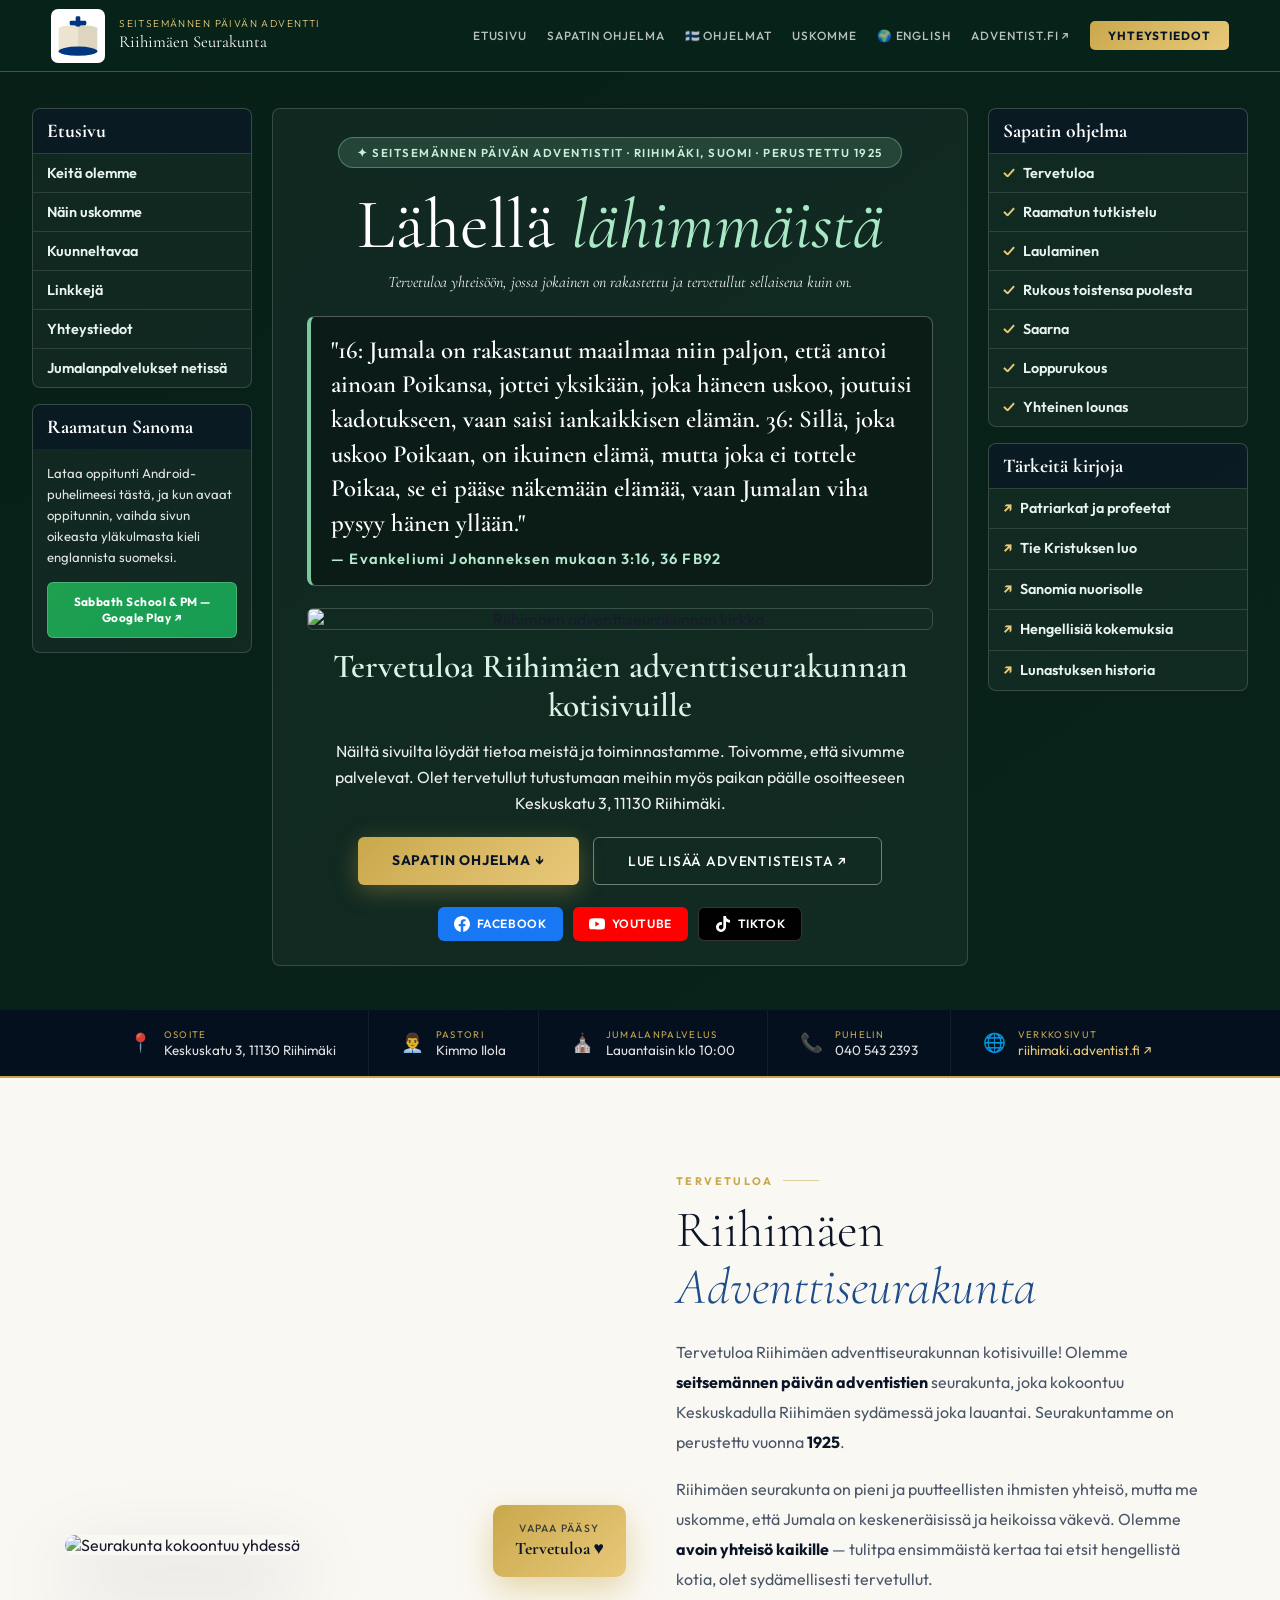
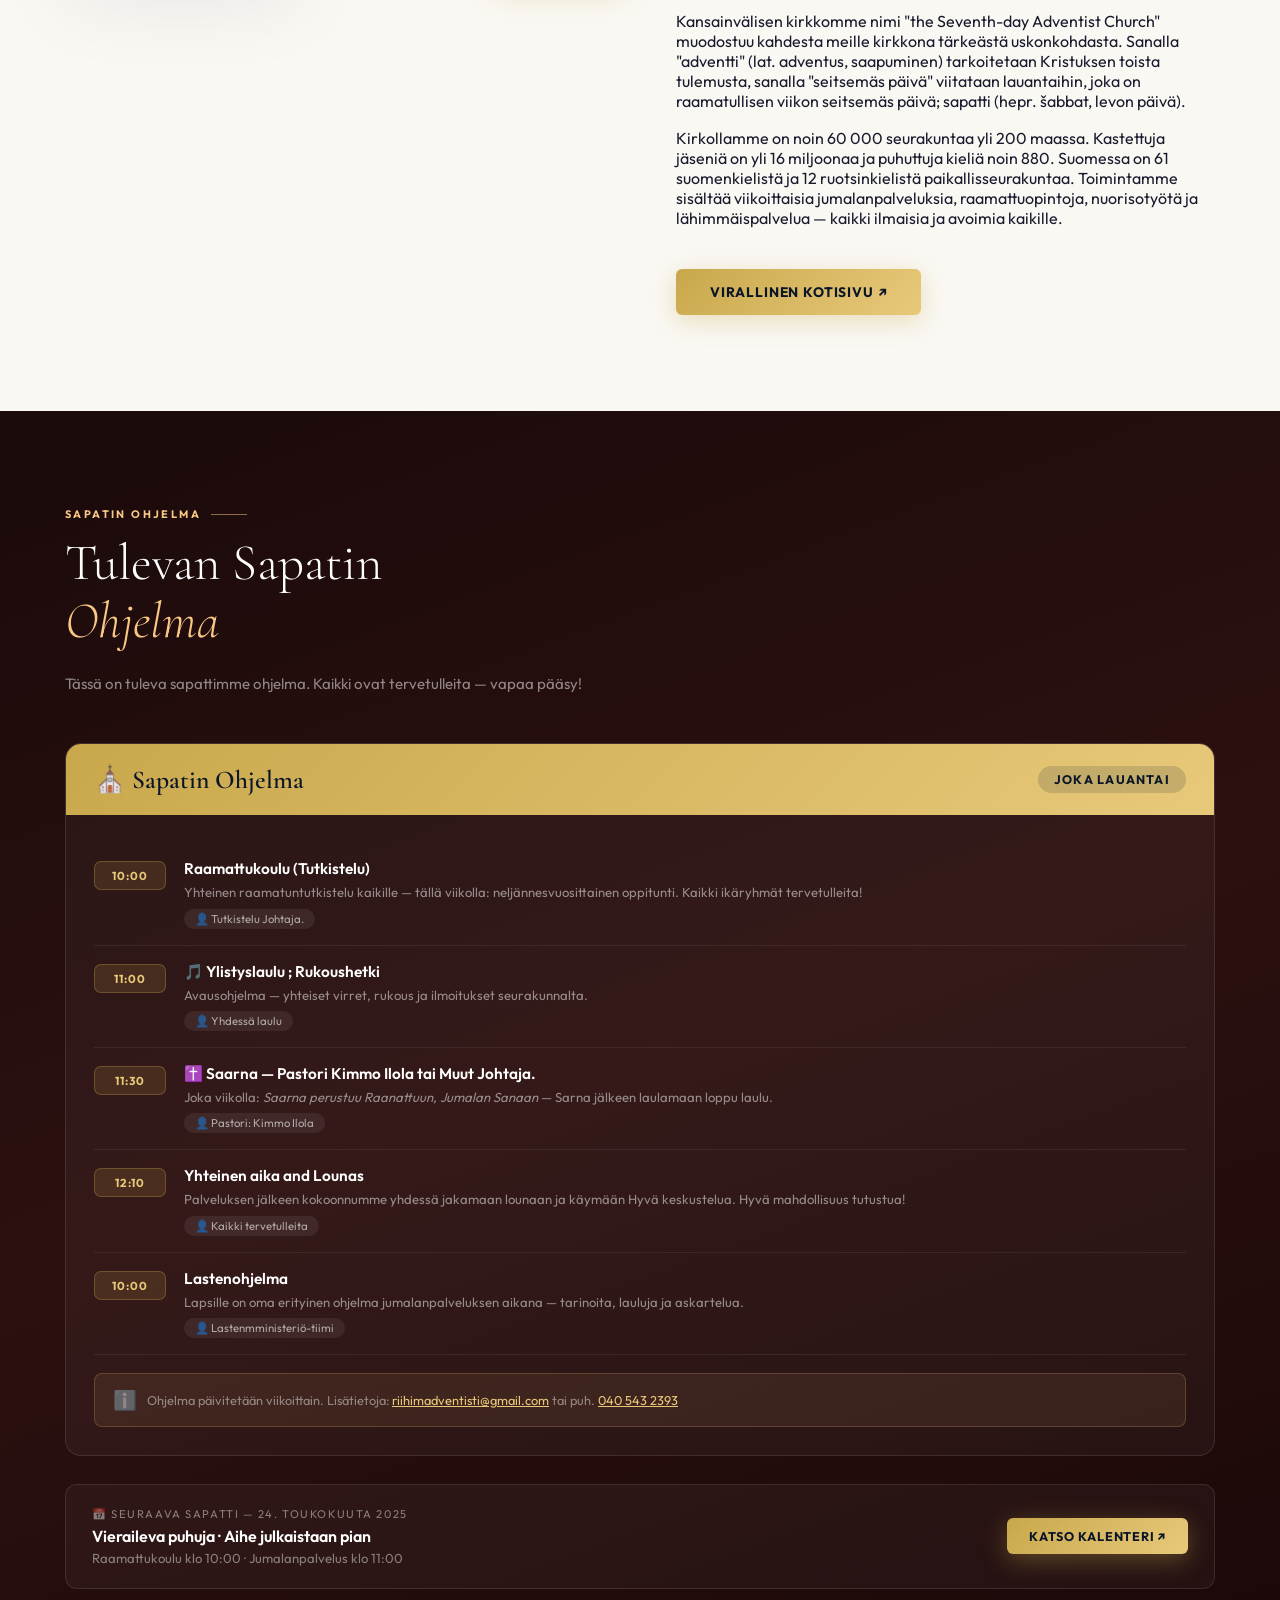
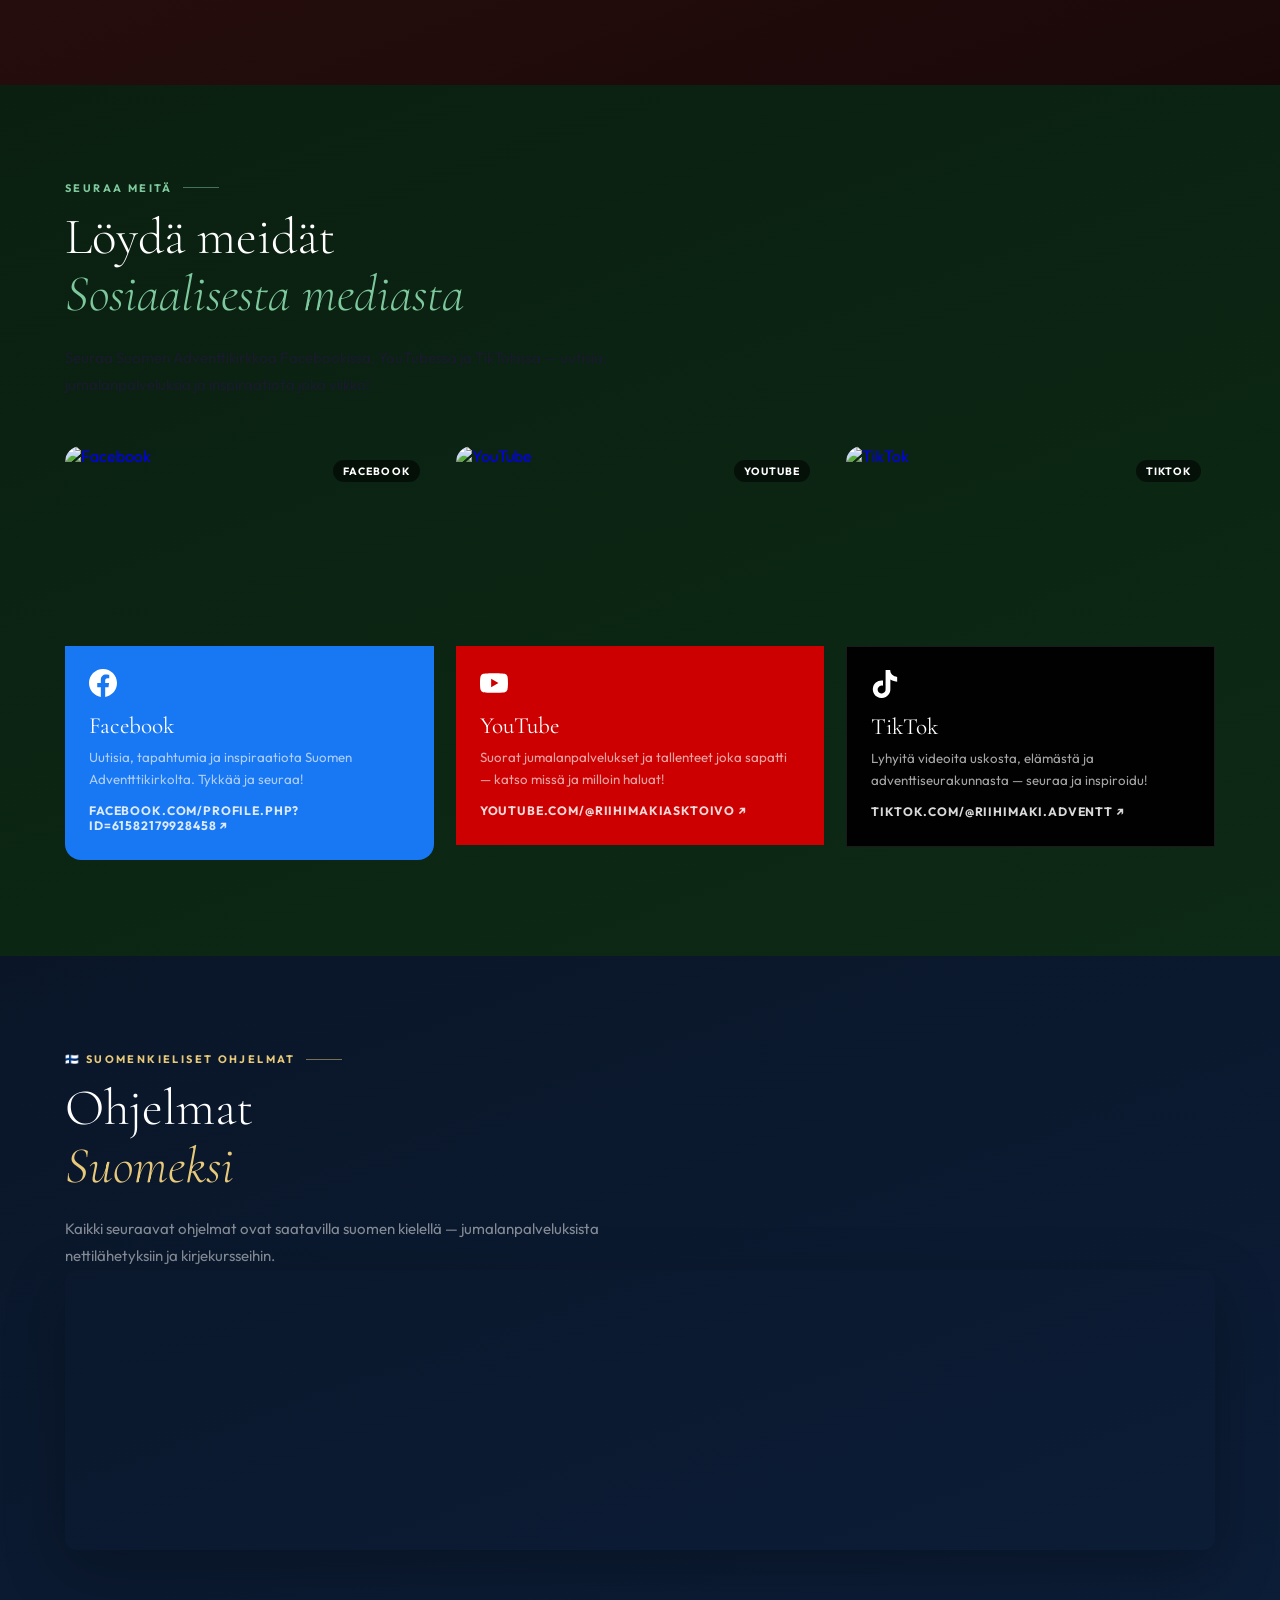
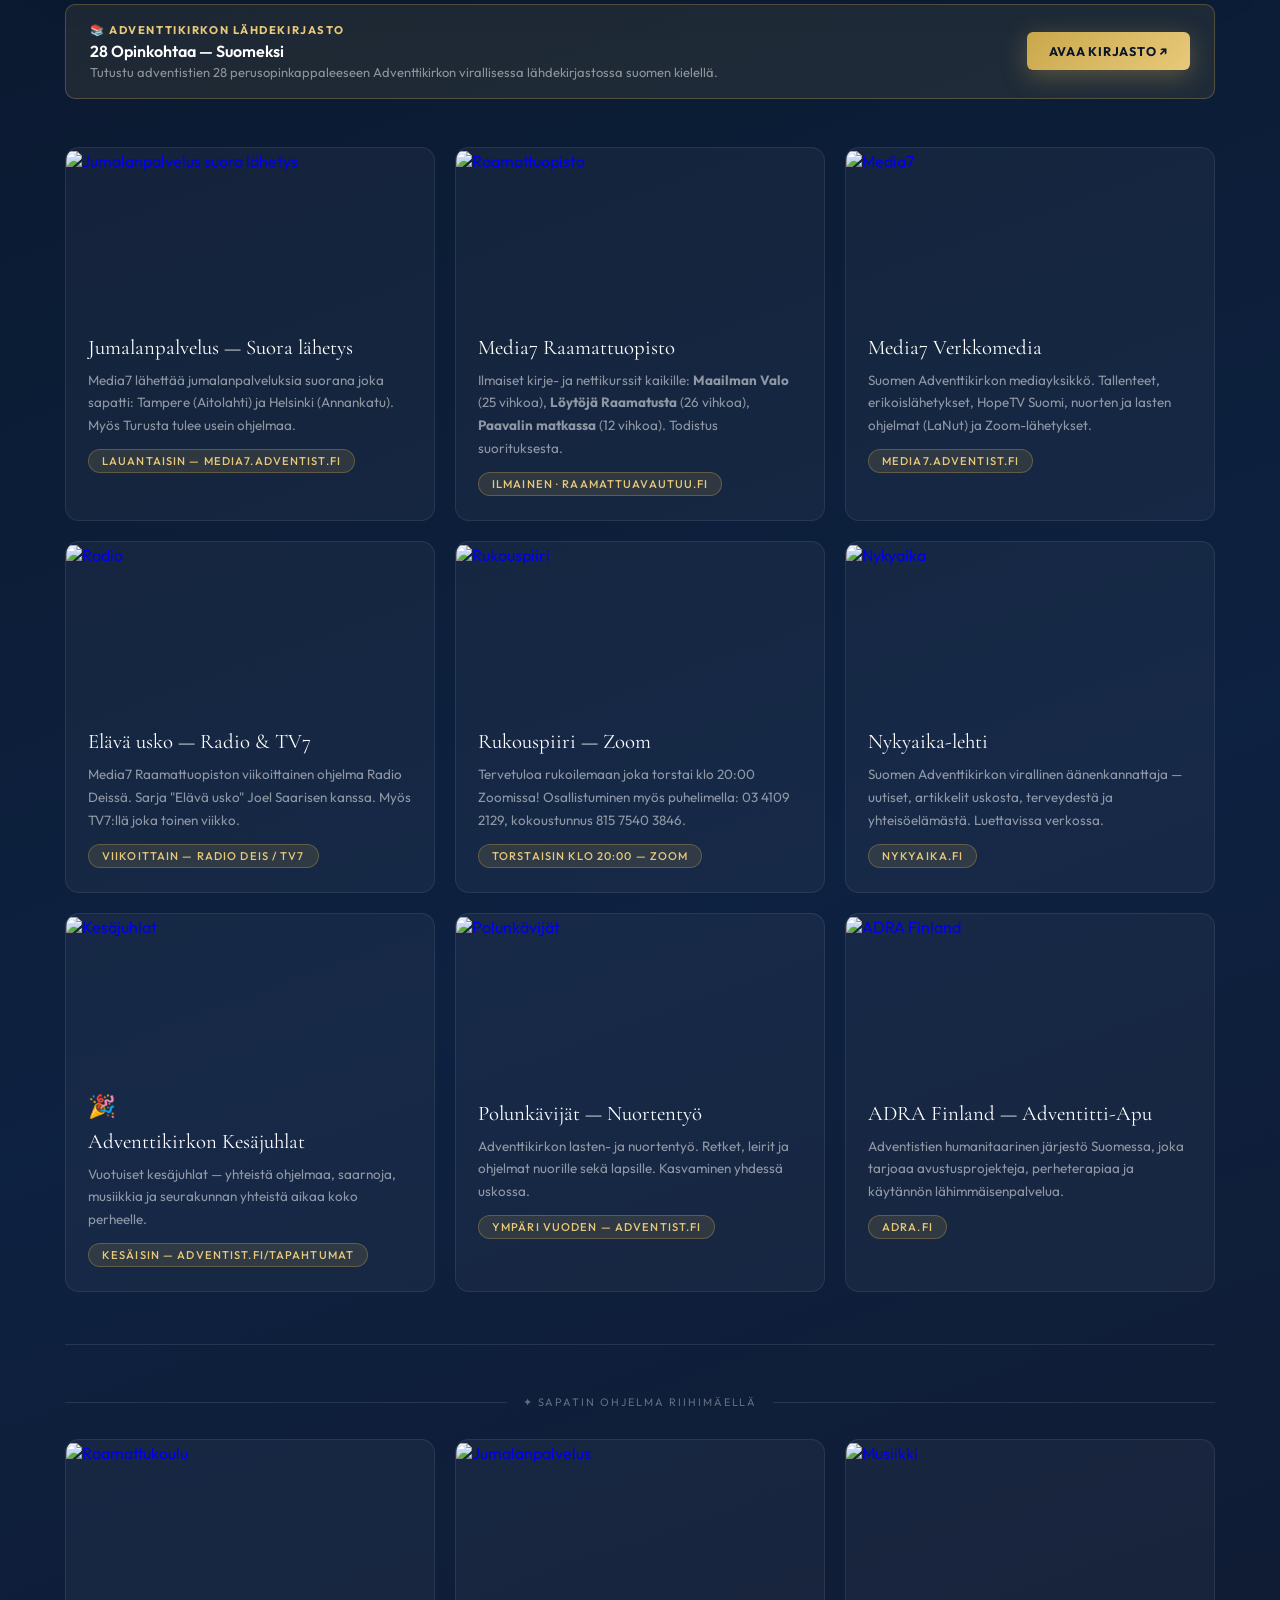
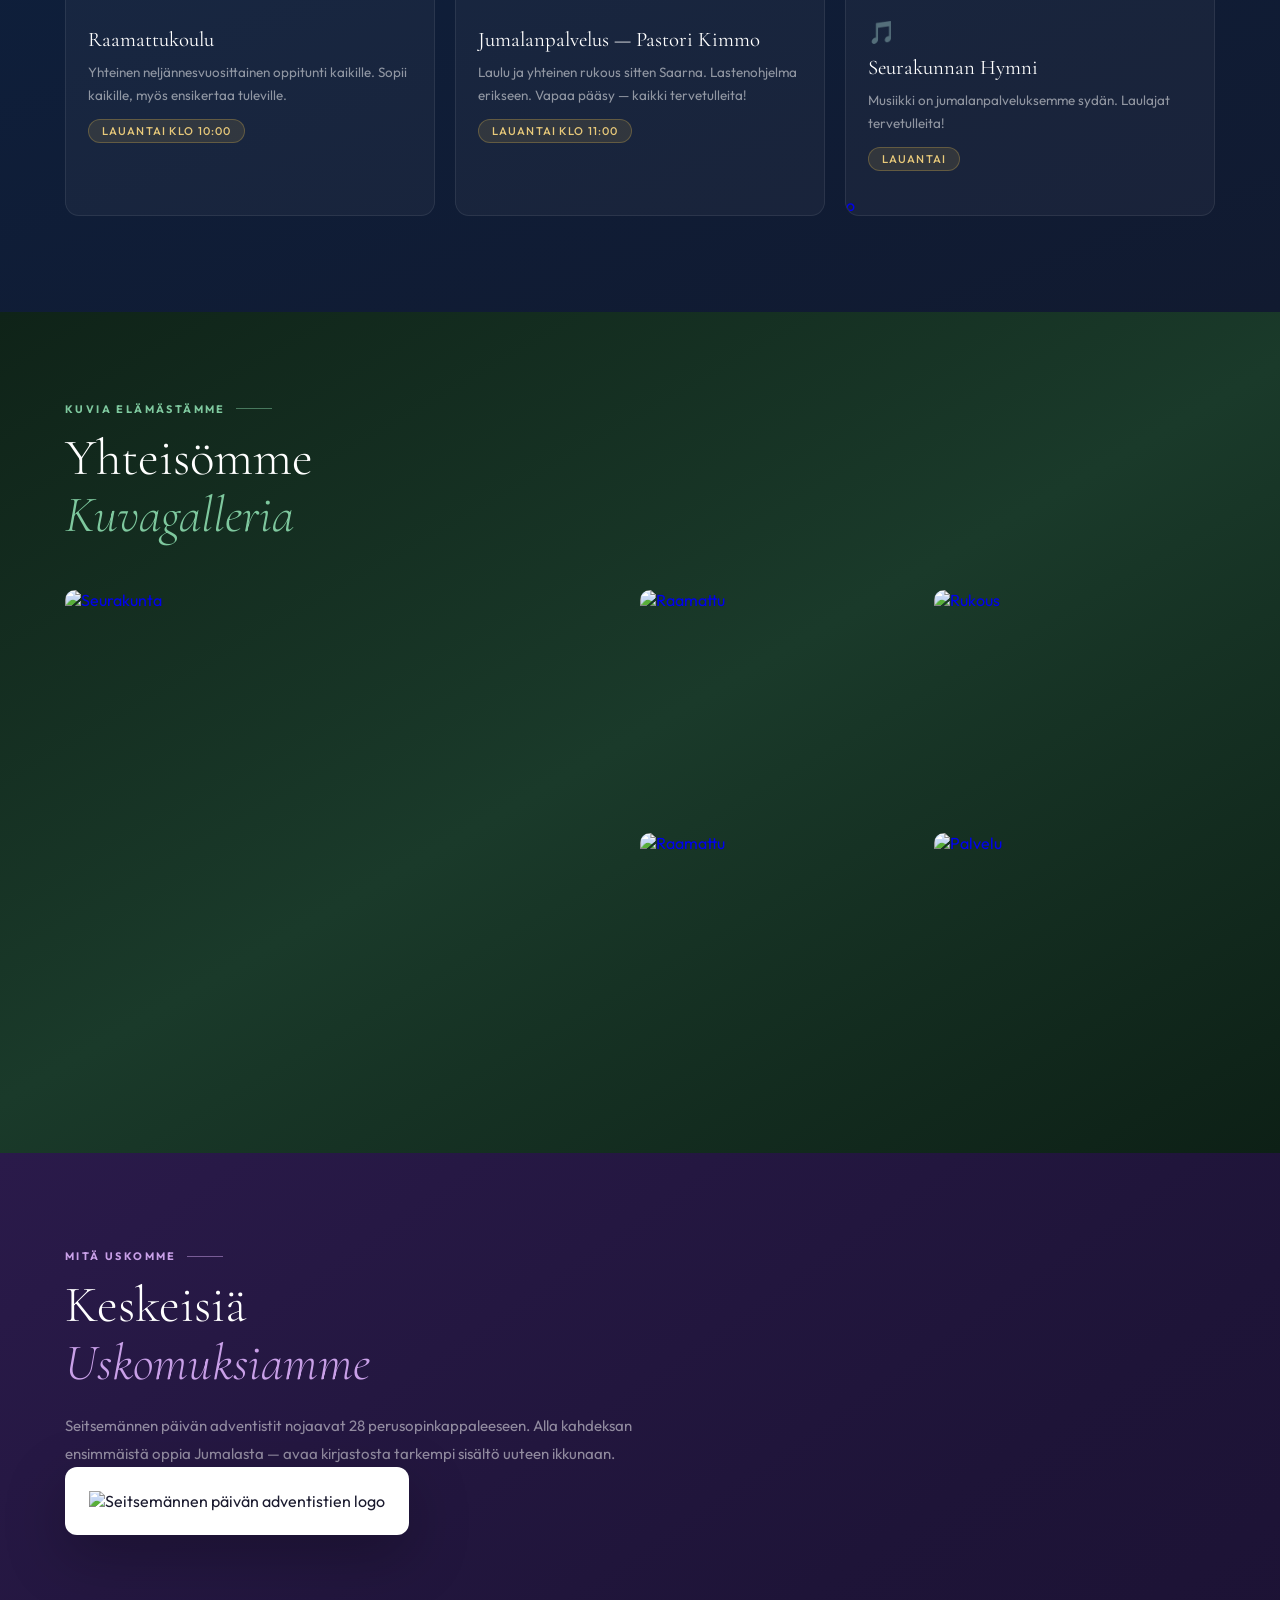
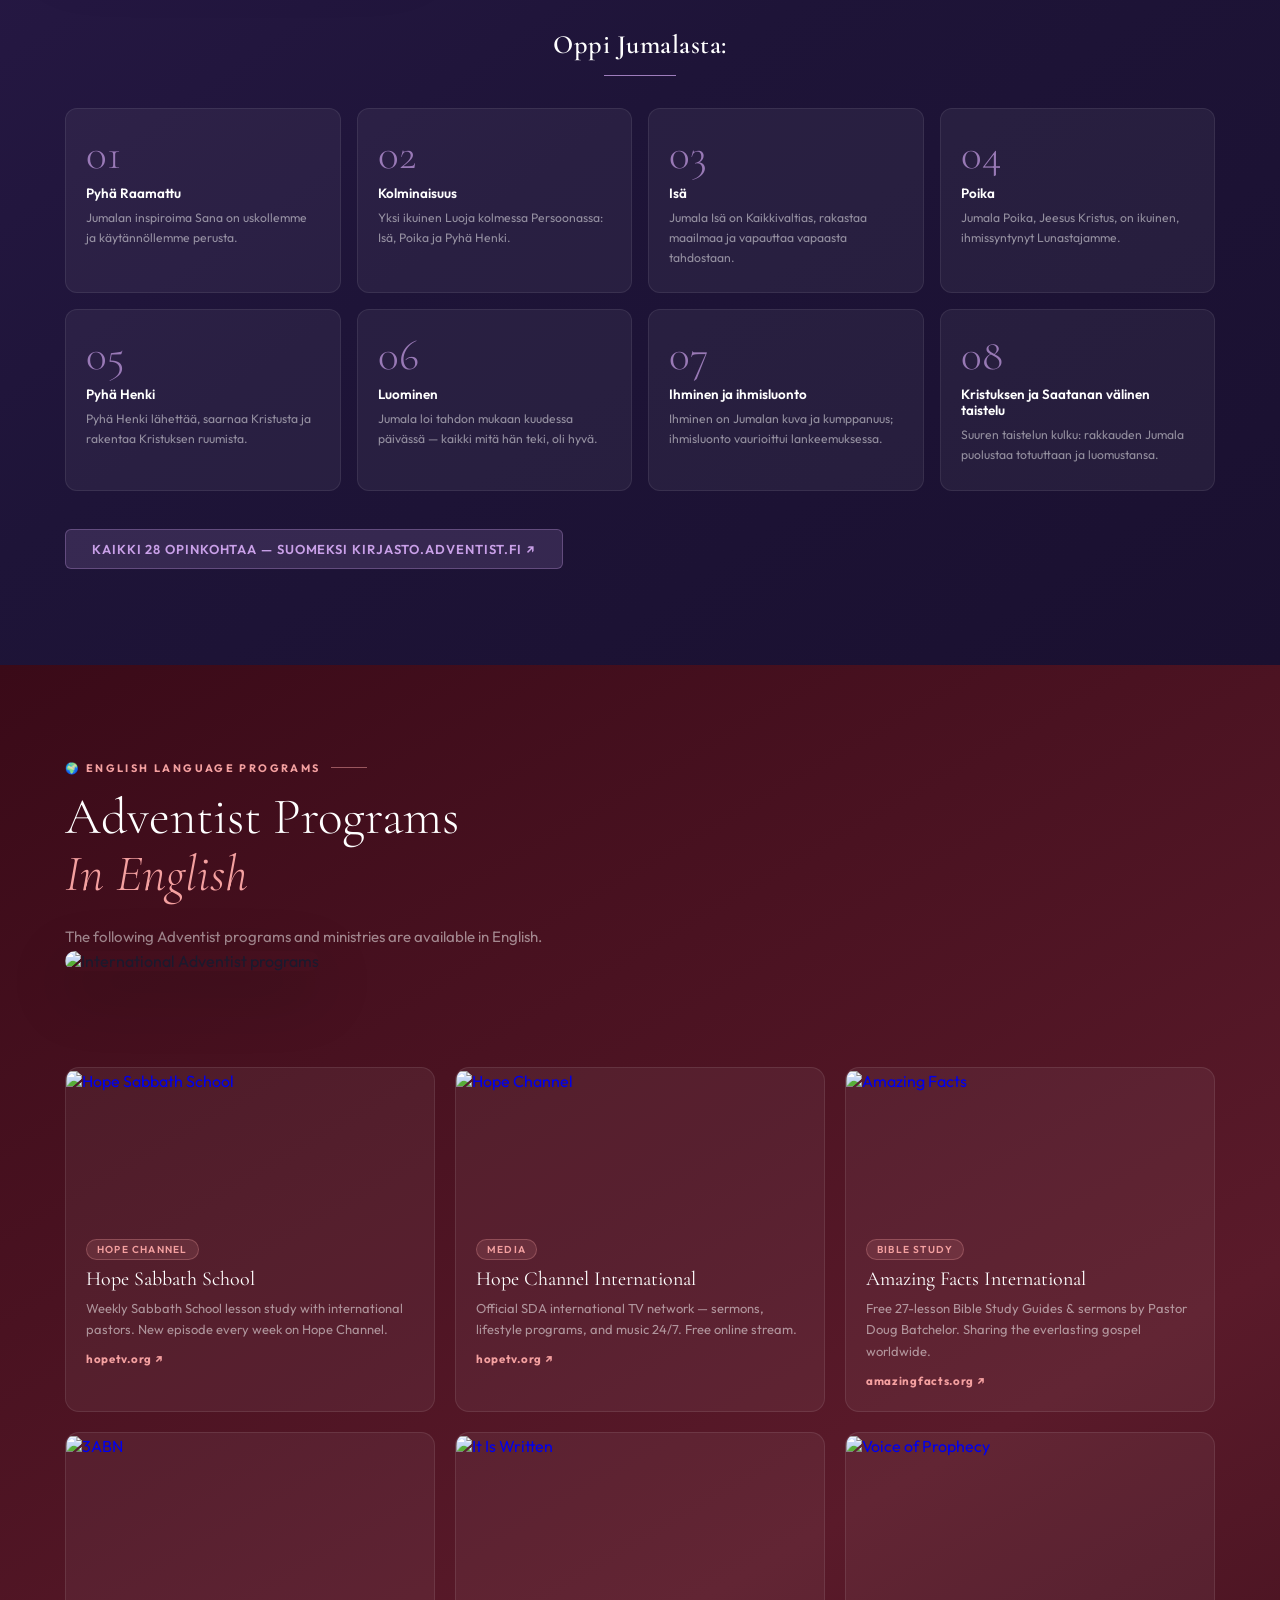
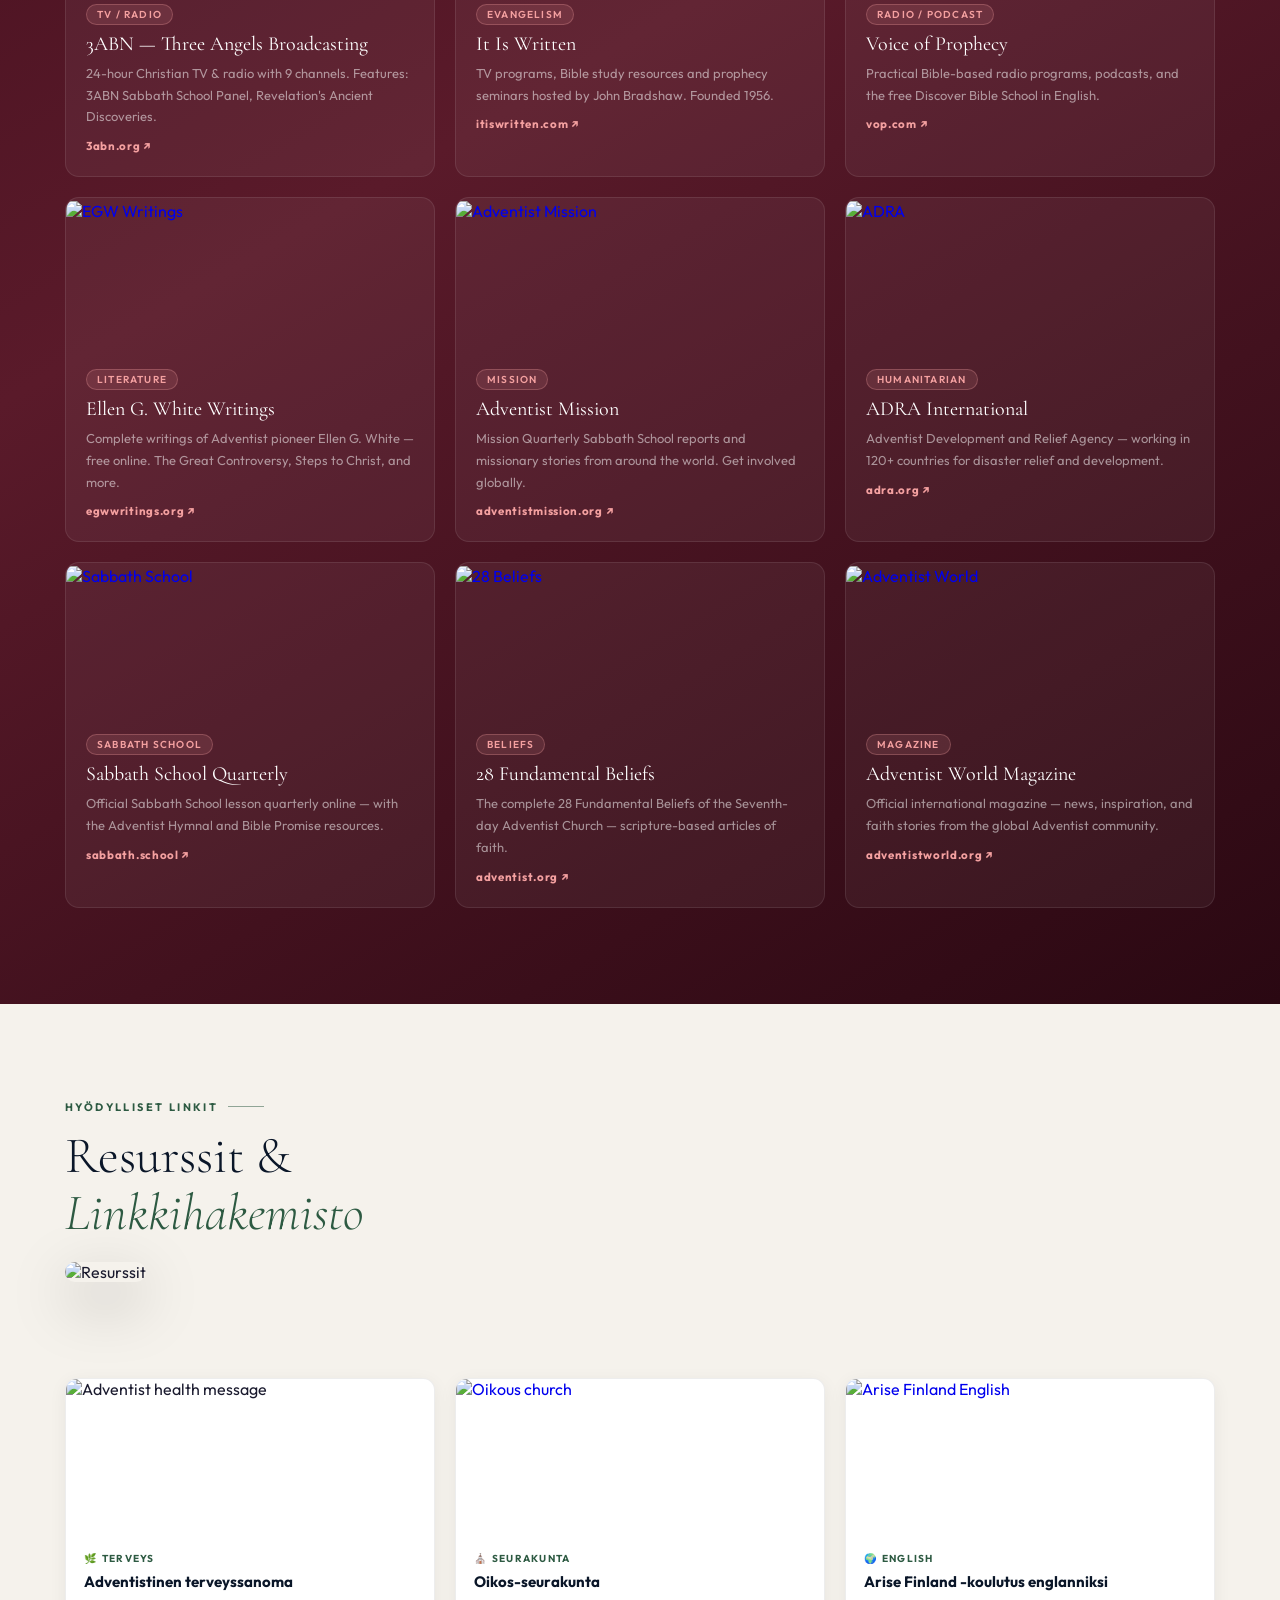
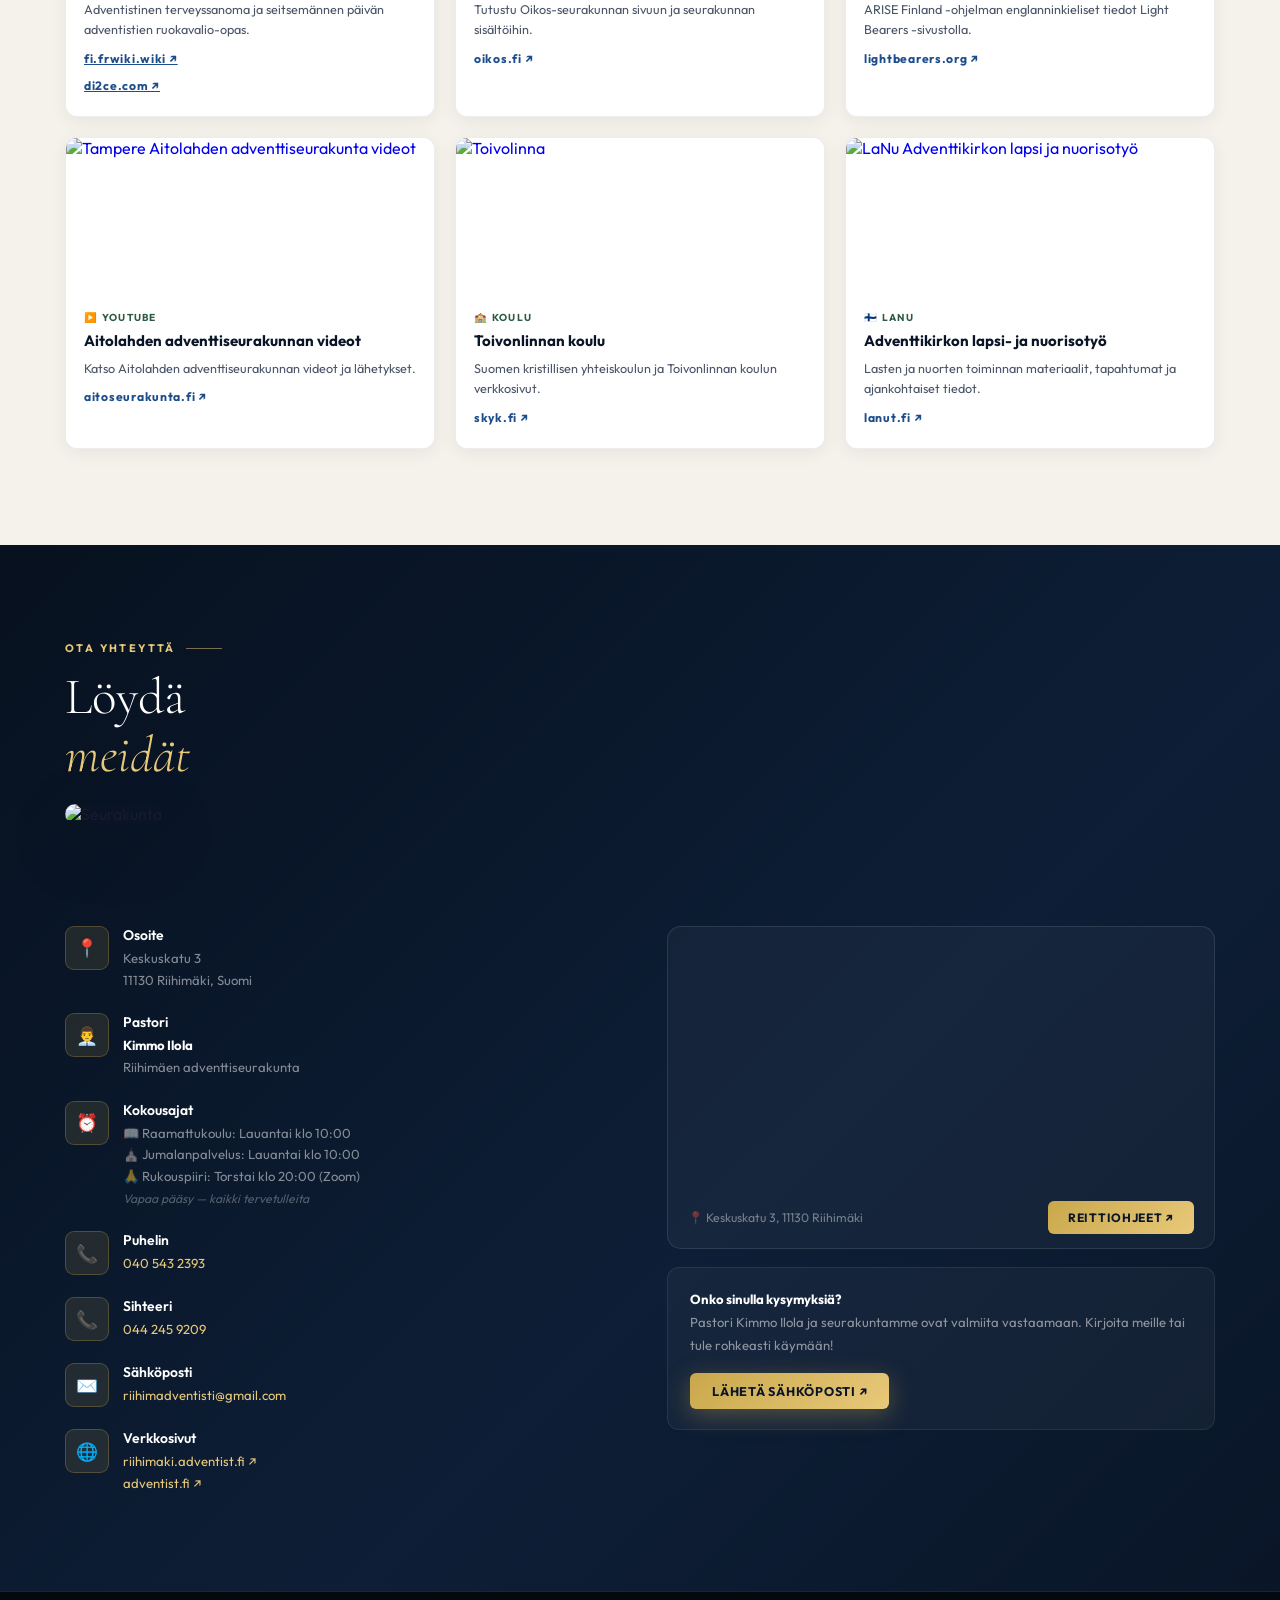
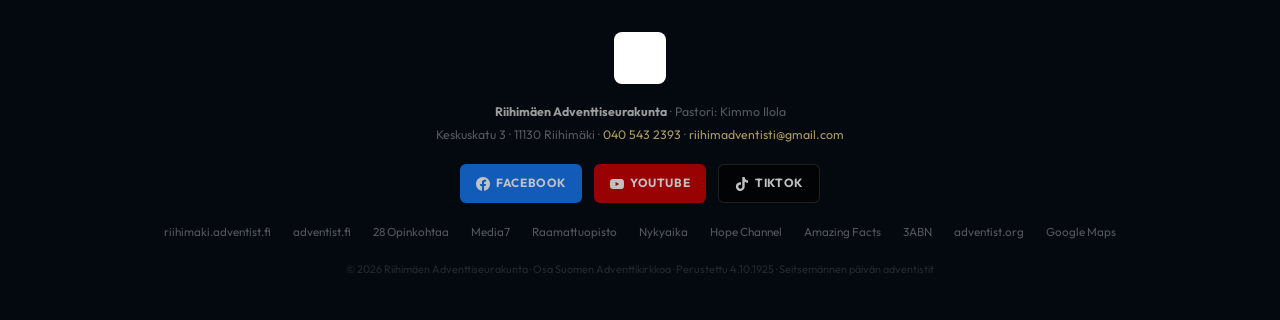
==== Riihimaki.html @ 52b6bed8 "Add files via upload" ====
<!DOCTYPE html>
<html lang="fi">
<head>
<meta charset="UTF-8">
<meta name="viewport" content="width=device-width, initial-scale=1.0">
<title>Riihimäen Adventtiseurakunta – Seitsemännen päivän adventistit</title>
<link href="https://fonts.googleapis.com/css2?family=Cormorant+Garamond:ital,wght@0,300;0,400;0,600;1,300;1,400&family=Outfit:wght@300;400;500;600;700&display=swap" rel="stylesheet">
<style>
:root{
  --navy:#0a1628;--deep:#1a3158;--royal:#1e4d8c;
  --gold:#c9a84c;--goldl:#e8c97a;
  --cream:#faf8f3;--warm:#f5f2ec;
  --forest:#0f2318;--fmid:#2d5a42;
  --purple:#2a1a4a;--purpl:#c9a0e8;
  --teal:#0d3340;--teall:#5ccfcf;
  --red:#f4a0a0;
  --text:#1a1a2e;--textm:#4a5568;--textl:#718096;
}
*,*::before,*::after{box-sizing:border-box;margin:0;padding:0}
html{scroll-behavior:smooth}
body{font-family:'Outfit',sans-serif;background:var(--cream);color:var(--text);overflow-x:hidden}

/* NAV */
nav{position:fixed;top:0;left:0;right:0;z-index:1000;background:rgba(8,36,26,0.97);backdrop-filter:blur(14px);display:flex;align-items:center;justify-content:space-between;padding:0 4%;height:72px;border-bottom:1px solid rgba(126,200,158,.35)}
.nav-brand{display:flex;align-items:center;gap:14px}
.sda-logo{width:54px;height:54px;border-radius:7px;overflow:hidden;flex-shrink:0;background:#fff;display:flex;align-items:center;justify-content:center}
.sda-logo img{width:50px;height:50px;object-fit:contain}
.nav-title{color:#fff;font-family:'Cormorant Garamond',serif;font-size:1.05rem;font-weight:400;line-height:1.2}
.nav-title span{display:block;color:var(--goldl);font-size:.63rem;font-family:'Outfit',sans-serif;letter-spacing:.14em;font-weight:300;text-transform:uppercase;margin-bottom:2px}
.nav-links{display:flex;gap:20px;align-items:center;flex-wrap:wrap}
.nav-links a{color:rgba(255,255,255,.72);text-decoration:none;font-size:.74rem;font-weight:500;letter-spacing:.08em;text-transform:uppercase;transition:color .2s}
.nav-links a:hover{color:var(--goldl)}
.nav-btn{background:linear-gradient(135deg,var(--gold),var(--goldl));color:var(--navy)!important;padding:7px 18px;border-radius:5px;font-weight:700!important}

/* HERO */
.hero{position:relative;padding:108px 2.5% 44px;background:#0b2a1e}
.hero-bg{position:absolute;inset:0;background-image:url('https://images.cdn.yle.fi/image/upload/c_crop,x_1530,y_884,w_2453,h_1379/w_1200,ar_1.91,c_fill/q_auto:eco,f_auto,fl_lossy/v1613449905/39-774440602b4a5e985ff');background-size:cover;background-position:center 35%;filter:brightness(.2)}
.hero-overlay{position:absolute;inset:0;background:linear-gradient(145deg,rgba(7,31,23,.95) 0%,rgba(8,34,25,.9) 100%)}
.hero-wrap{position:relative;z-index:2;max-width:1320px;margin:0 auto;display:grid;grid-template-columns:220px 1fr 260px;gap:20px;align-items:start}
.hero-sidebar{display:flex;flex-direction:column;gap:16px}
.hero-side,.hero-main{background:rgba(255,255,255,.04);border:1px solid rgba(255,255,255,.16);border-radius:8px}
.hero-msg-body{padding:14px;color:rgba(255,255,255,.88);font-size:.82rem;line-height:1.6}
.hero-msg-body p{margin:0 0 14px}
.hero-play-link{display:block;text-align:center;background:linear-gradient(135deg,#1ea050,#169c54);color:#fff!important;text-decoration:none;font-weight:700;font-size:.74rem;padding:11px 12px;border-radius:6px;letter-spacing:.04em;line-height:1.35;border:1px solid rgba(255,255,255,.2);transition:opacity .2s,transform .15s}
.hero-play-link:hover{opacity:.92;transform:translateY(-1px)}
.hero-side h3{background:rgba(8,21,36,.72);color:#fff;padding:10px 14px;font-size:1.22rem;font-family:'Cormorant Garamond',serif;border-radius:7px 7px 0 0}
.hero-menu{list-style:none}
.hero-menu li{border-top:1px solid rgba(255,255,255,.12)}
.hero-menu a,.hero-menu span{display:block;color:#eaf5ef;text-decoration:none;padding:10px 14px;font-size:.9rem;font-weight:600}
.hero-menu span::before{content:'✓';color:var(--goldl);font-weight:700;margin-right:8px}
.hero-menu a:hover{background:rgba(255,255,255,.08)}
.hero-book-list a{line-height:1.35}
.hero-book-list a::before{content:'↗';color:var(--goldl);font-weight:700;margin-right:8px}
.hero-events{padding-bottom:8px}
.hero-event{padding:10px 14px;border-top:1px solid rgba(255,255,255,.12)}
.hero-event a{color:#d2efe1;font-weight:700;text-decoration:underline}
.hero-event span{display:block;color:rgba(255,255,255,.74);font-size:.86rem;margin-top:4px}
.hero-main{padding:28px 34px 24px;text-align:center}
.hero-badge{display:inline-flex;align-items:center;gap:8px;background:rgba(126,200,158,.18);border:1px solid rgba(126,200,158,.45);border-radius:100px;padding:7px 18px;color:#c6f0d8;font-size:.72rem;letter-spacing:.13em;text-transform:uppercase;font-weight:600;margin-bottom:20px}
.hero h1{font-family:'Cormorant Garamond',serif;font-size:clamp(2.4rem,6vw,4.4rem);font-weight:400;color:#ffffff;line-height:1.04;margin-bottom:8px}
.hero h1 em{font-style:italic;color:#a8e8c5}
.hero-sub{font-family:'Cormorant Garamond',serif;font-size:clamp(1.03rem,1.9vw,1.3rem);color:rgba(255,255,255,.94);font-style:italic;max-width:760px;line-height:1.55;margin:0 auto 20px}
.hero-verse{background:rgba(0,0,0,.3);border:1px solid rgba(255,255,255,.28);border-left:4px solid #7ec89e;border-radius:8px;padding:16px 20px;max-width:760px;color:#fff;font-family:'Cormorant Garamond',serif;font-size:1.55rem;font-weight:600;line-height:1.4;margin:0 auto 22px;text-align:left}
.hero-verse cite{display:block;font-style:normal;font-size:.92rem;font-family:'Outfit',sans-serif;color:#b6e9ce;letter-spacing:.08em;margin-top:8px}
.hero-main-image{width:100%;max-width:760px;height:auto;max-height:480px;object-fit:contain;object-position:center;border-radius:6px;border:1px solid rgba(255,255,255,.18);margin:0 auto 18px;display:block;image-rendering:auto}
.hero-main h2{font-family:'Cormorant Garamond',serif;color:#d9f3e5;font-size:2.1rem;font-weight:600;line-height:1.15;margin-bottom:12px}
.hero-main p{color:rgba(255,255,255,.93);font-size:1rem;line-height:1.65;max-width:760px;margin:0 auto 20px}
.hero-cta{display:flex;gap:14px;flex-wrap:wrap;justify-content:center}
.btn-gold{background:linear-gradient(135deg,var(--gold) 0%,var(--goldl) 100%);color:var(--navy);padding:14px 34px;border-radius:6px;text-decoration:none;font-weight:700;font-size:.86rem;letter-spacing:.06em;text-transform:uppercase;transition:transform .2s,box-shadow .2s;box-shadow:0 6px 24px rgba(201,168,76,.35);display:inline-block}
.btn-gold:hover{transform:translateY(-2px);box-shadow:0 10px 32px rgba(201,168,76,.5)}
.btn-outline{border:1.5px solid rgba(255,255,255,.4);color:#fff;padding:14px 34px;border-radius:6px;text-decoration:none;font-weight:500;font-size:.86rem;letter-spacing:.06em;text-transform:uppercase;transition:border-color .2s,background .2s;display:inline-block}
.btn-outline:hover{border-color:var(--goldl);background:rgba(201,168,76,.12)}
/* Social hero buttons */
.hero-social{display:flex;gap:10px;justify-content:center;margin-top:22px;animation:fadeUp 1.3s .5s ease both}
.hsoc{display:flex;align-items:center;gap:7px;padding:8px 16px;border-radius:6px;text-decoration:none;font-size:.75rem;font-weight:600;letter-spacing:.05em;text-transform:uppercase;transition:opacity .2s}
.hsoc:hover{opacity:.85}
.hsoc-fb{background:#1877f2;color:#fff}
.hsoc-yt{background:#ff0000;color:#fff}
.hsoc-tt{background:#010101;color:#fff;border:1px solid rgba(255,255,255,.2)}
.hero-scroll{display:none}

/* INFO STRIP */
.info-strip{background:#05101f;display:flex;justify-content:center;flex-wrap:wrap;border-bottom:2px solid var(--gold)}
.info-item{display:flex;align-items:center;gap:12px;padding:18px 32px;border-right:1px solid rgba(255,255,255,.06);color:rgba(255,255,255,.88);font-size:.84rem}
.info-item:last-child{border-right:none}
.info-icon{font-size:1.15rem}
.info-label{color:var(--gold);font-size:.6rem;letter-spacing:.14em;text-transform:uppercase;display:block;margin-bottom:2px}

/* SECTION */
section{padding:96px 5%}
.container{max-width:1150px;margin:0 auto}
.slabel{font-size:.68rem;letter-spacing:.22em;text-transform:uppercase;font-weight:700;margin-bottom:14px;display:flex;align-items:center;gap:10px}
.slabel::after{content:'';width:36px;height:1px;opacity:.5}
.stitle{font-family:'Cormorant Garamond',serif;font-size:clamp(2rem,4vw,3.2rem);font-weight:300;line-height:1.12;margin-bottom:20px}
.stitle em{font-style:italic}
.sdesc{max-width:580px;line-height:1.82;font-size:.94rem;margin-bottom:0}
.section-img{width:100%;height:280px;object-fit:cover;border-radius:12px;margin-bottom:50px;box-shadow:0 20px 60px rgba(0,0,0,.25)}

/* WELCOME */
.welcome-section{background:var(--cream)}
.welcome-section .slabel{color:var(--gold)}
.welcome-section .slabel::after{background:var(--gold)}
.welcome-section .stitle{color:var(--navy)}
.welcome-section .stitle em{color:var(--royal)}
.welcome-grid{display:grid;grid-template-columns:1fr 1fr;gap:72px;align-items:center}
.welcome-img-wrap{position:relative}
.welcome-img-wrap img{width:100%;border-radius:14px;box-shadow:0 30px 80px rgba(10,22,40,.22);object-fit:cover;height:460px}
.welcome-badge{position:absolute;bottom:-22px;right:-22px;background:linear-gradient(135deg,var(--gold),var(--goldl));color:var(--navy);font-family:'Cormorant Garamond',serif;font-size:1.1rem;font-weight:700;padding:17px 22px;border-radius:10px;box-shadow:0 12px 32px rgba(201,168,76,.45);line-height:1.2;text-align:center}
.welcome-badge span{display:block;font-family:'Outfit',sans-serif;font-size:.66rem;font-weight:500;letter-spacing:.12em;text-transform:uppercase;opacity:.75;margin-bottom:4px}
.welcome-text p{color:var(--textm);font-size:1rem;line-height:1.88;margin-bottom:17px}
.welcome-text p strong{color:var(--navy);font-weight:700}

/* SABBATH PROGRAM BOARD */
.sabbath-section{background:linear-gradient(160deg,#1a0a0a 0%,#2d1010 50%,#1a0808 100%)}
.sabbath-section .slabel{color:#f9c784}
.sabbath-section .slabel::after{background:#f9c784}
.sabbath-section .stitle{color:#fff}
.sabbath-section .stitle em{color:#f9c784}
.sabbath-section .sdesc{color:rgba(255,255,255,.5)}
.board{background:rgba(255,255,255,.04);border:1px solid rgba(255,255,255,.1);border-radius:16px;overflow:hidden;margin-top:46px}
.board-header{background:linear-gradient(135deg,var(--gold),var(--goldl));padding:20px 28px;display:flex;align-items:center;justify-content:space-between;flex-wrap:wrap;gap:12px}
.board-header h3{font-family:'Cormorant Garamond',serif;font-size:1.6rem;font-weight:600;color:var(--navy)}
.board-header .board-date{background:rgba(10,22,40,.15);color:var(--navy);font-size:.78rem;font-weight:700;letter-spacing:.1em;text-transform:uppercase;padding:6px 16px;border-radius:100px}
.board-body{padding:28px}
.program-row{display:flex;align-items:flex-start;gap:18px;padding:16px 0;border-bottom:1px solid rgba(255,255,255,.07)}
.program-row:last-child{border-bottom:none}
.prog-time-badge{min-width:72px;background:rgba(201,168,76,.15);border:1px solid rgba(201,168,76,.3);color:var(--goldl);font-size:.72rem;font-weight:700;letter-spacing:.08em;text-align:center;padding:6px 10px;border-radius:7px;flex-shrink:0;margin-top:2px}
.prog-detail h4{color:#fff;font-size:.96rem;font-weight:600;margin-bottom:4px}
.prog-detail p{color:rgba(255,255,255,.5);font-size:.82rem;line-height:1.55}
.prog-leader{display:inline-flex;align-items:center;gap:5px;margin-top:6px;background:rgba(255,255,255,.07);border-radius:100px;padding:3px 11px;font-size:.71rem;color:rgba(255,255,255,.6)}
.board-edit-note{margin-top:18px;background:rgba(249,199,132,.08);border:1px solid rgba(249,199,132,.2);border-radius:8px;padding:14px 18px;display:flex;align-items:center;gap:10px;color:rgba(255,255,255,.45);font-size:.8rem}

/* SOCIAL MEDIA */
.social-section{background:linear-gradient(160deg,#0a1f10 0%,#0d2a16 100%)}
.social-section .slabel{color:#7ec89e}
.social-section .slabel::after{background:#7ec89e}
.social-section .stitle{color:#fff}
.social-section .stitle em{color:#7ec89e}
.social-grid{display:grid;grid-template-columns:repeat(3,1fr);gap:22px;margin-top:48px}
.soc-card{border-radius:16px;overflow:hidden;text-decoration:none;display:block;transition:transform .3s,box-shadow .3s;position:relative}
.soc-card:hover{transform:translateY(-6px);box-shadow:0 20px 50px rgba(0,0,0,.4)}
.soc-card-img{width:100%;height:200px;object-fit:cover;display:block}
.soc-card-body{padding:22px 24px 26px}
.soc-fb .soc-card-body{background:#1877f2}
.soc-yt .soc-card-body{background:#cc0000}
.soc-tt .soc-card-body{background:#010101;border:1px solid rgba(255,255,255,.1)}
.soc-icon{font-size:1.8rem;margin-bottom:8px;display:block}
.soc-card h3{color:#fff;font-family:'Cormorant Garamond',serif;font-size:1.45rem;font-weight:400;margin-bottom:7px}
.soc-card p{color:rgba(255,255,255,.65);font-size:.83rem;line-height:1.65}
.soc-link{display:inline-block;margin-top:12px;color:#fff;font-size:.76rem;font-weight:700;letter-spacing:.07em;text-transform:uppercase;opacity:.85}
.soc-badge{position:absolute;top:14px;right:14px;background:rgba(0,0,0,.55);backdrop-filter:blur(6px);color:#fff;font-size:.66rem;font-weight:700;letter-spacing:.1em;text-transform:uppercase;padding:4px 10px;border-radius:100px}

/* FINNISH PROGRAMS */
.fi-section{background:linear-gradient(160deg,#0a1628 0%,#0d2140 60%,#111a30 100%)}
.fi-section .slabel{color:var(--goldl)}
.fi-section .slabel::after{background:var(--goldl)}
.fi-section .stitle{color:#fff}
.fi-section .stitle em{color:var(--goldl)}
.fi-section .sdesc{color:rgba(255,255,255,.5)}
.prog-grid{display:grid;grid-template-columns:repeat(3,1fr);gap:20px;margin-top:48px}
.prog-card{background:rgba(255,255,255,.04);border:1px solid rgba(255,255,255,.08);border-radius:14px;overflow:hidden;cursor:pointer;transition:transform .3s,background .3s;text-decoration:none;display:block}
.prog-card:hover{transform:translateY(-5px);background:rgba(255,255,255,.09)}
.prog-card-bar{height:3px;background:linear-gradient(90deg,var(--gold),var(--goldl));opacity:0;transition:opacity .3s}
.prog-card:hover .prog-card-bar{opacity:1}
.prog-card-img{width:100%;height:155px;object-fit:cover;display:block}
.prog-card-body{padding:20px 22px 24px}
.prog-icon{font-size:1.4rem;margin-bottom:9px;display:block}
.prog-card h3{font-family:'Cormorant Garamond',serif;font-size:1.3rem;font-weight:400;color:#fff;margin-bottom:9px}
.prog-card p{color:rgba(255,255,255,.52);font-size:.84rem;line-height:1.7}
.prog-time{display:inline-block;margin-top:12px;background:rgba(201,168,76,.14);border:1px solid rgba(201,168,76,.32);color:var(--goldl);font-size:.7rem;letter-spacing:.1em;text-transform:uppercase;padding:4px 13px;border-radius:100px;font-weight:500}
.lang-div{display:flex;align-items:center;gap:16px;margin:52px 0 0;padding-top:50px;border-top:1px solid rgba(255,255,255,.1)}
.lang-div::before,.lang-div::after{content:'';flex:1;height:1px;background:rgba(255,255,255,.1)}
.lang-div span{color:rgba(255,255,255,.35);font-size:.68rem;letter-spacing:.18em;text-transform:uppercase;white-space:nowrap}

/* GALLERY */
.gallery-section{background:linear-gradient(150deg,#0f2318 0%,#1a3a2a 50%,#0d2016 100%);padding:90px 5%}
.gallery-section .slabel{color:#7ec89e}
.gallery-section .slabel::after{background:#7ec89e}
.gallery-section .stitle{color:#fff}
.gallery-section .stitle em{color:#7ec89e}
.gallery-grid{display:grid;grid-template-columns:2fr 1fr 1fr;grid-template-rows:230px 230px;gap:13px;margin-top:46px}
.g-item{border-radius:10px;overflow:hidden;position:relative;cursor:pointer;transition:transform .3s;text-decoration:none;display:block}
.g-item:hover{transform:scale(1.025)}
.g-item.tall{grid-row:span 2}
.g-item img{width:100%;height:100%;object-fit:cover;display:block}
.g-overlay{position:absolute;bottom:0;left:0;right:0;background:linear-gradient(to top,rgba(0,0,0,.65),transparent);padding:16px 14px 12px;color:rgba(255,255,255,.92);font-size:.76rem;font-weight:600;letter-spacing:.07em;text-transform:uppercase;opacity:0;transition:opacity .3s}
.g-item:hover .g-overlay{opacity:1}

/* BELIEFS */
.beliefs-section{background:linear-gradient(145deg,#2a1a4a 0%,#1e1438 50%,#1a1030 100%)}
.beliefs-section .slabel{color:var(--purpl)}
.beliefs-section .slabel::after{background:var(--purpl)}
.beliefs-section .stitle{color:#fff}
.beliefs-section .stitle em{color:var(--purpl)}
.beliefs-section .sdesc{color:rgba(255,255,255,.5)}
.beliefs-section .b-cluster{font-family:'Cormorant Garamond',serif;font-size:clamp(1.25rem,2.6vw,1.65rem);font-weight:600;color:#fff;margin:44px auto 6px;text-align:center;letter-spacing:.02em}
.beliefs-section .b-cluster:after{content:'';display:block;width:72px;height:1px;background:var(--purpl);margin:14px auto 0;opacity:.75}
.b-grid{display:grid;grid-template-columns:repeat(4,1fr);gap:16px;margin-top:32px}
.b-card{background:rgba(255,255,255,.05);border:1px solid rgba(255,255,255,.08);border-radius:12px;padding:24px 20px;cursor:pointer;transition:background .3s,transform .3s;text-decoration:none;display:block}
.b-card:hover{background:rgba(255,255,255,.09);transform:translateY(-4px)}
.b-num{font-family:'Cormorant Garamond',serif;font-size:2.7rem;font-weight:300;color:var(--purpl);line-height:1;margin-bottom:9px;opacity:.7}
.b-card h4{font-size:.84rem;font-weight:600;color:#fff;margin-bottom:7px}
.b-card p{font-size:.76rem;color:rgba(255,255,255,.5);line-height:1.65}
.btn-purple{display:inline-block;margin-top:38px;background:rgba(201,160,232,.15);border:1px solid rgba(201,160,232,.3);color:var(--purpl);padding:11px 26px;border-radius:6px;text-decoration:none;font-size:.81rem;font-weight:600;letter-spacing:.07em;text-transform:uppercase;transition:background .2s}
.btn-purple:hover{background:rgba(201,160,232,.25)}

/* EVENTS */
.events-section{background:linear-gradient(160deg,#0d3340 0%,#0a2535 50%,#051828 100%)}
.events-section .slabel{color:var(--teall)}
.events-section .slabel::after{background:var(--teall)}
.events-section .stitle{color:#fff}
.events-section .stitle em{color:var(--teall)}
.e-list{display:flex;flex-direction:column;gap:12px;margin-top:46px}
.e-row{display:flex;align-items:center;gap:20px;background:rgba(255,255,255,.04);border:1px solid rgba(255,255,255,.08);border-radius:12px;padding:18px 24px;cursor:pointer;text-decoration:none;transition:background .3s,transform .2s}
.e-row:hover{background:rgba(255,255,255,.08);transform:translateX(5px)}
.e-date{min-width:54px;text-align:center;font-family:'Cormorant Garamond',serif}
.e-date .day{font-size:1.9rem;font-weight:600;color:var(--teall);line-height:1}
.e-date .mon{font-size:.65rem;text-transform:uppercase;letter-spacing:.13em;color:var(--gold);font-family:'Outfit',sans-serif;margin-top:2px}
.e-div{width:1px;height:38px;background:rgba(255,255,255,.12);flex-shrink:0}
.e-info{flex:1}
.e-info h4{font-size:.94rem;font-weight:600;color:#fff;margin-bottom:4px}
.e-info p{font-size:.79rem;color:rgba(255,255,255,.5)}
.e-tag{background:rgba(92,207,207,.12);border:1px solid rgba(92,207,207,.3);color:var(--teall);font-size:.65rem;letter-spacing:.09em;text-transform:uppercase;padding:4px 12px;border-radius:100px;font-weight:500;flex-shrink:0}
.btn-teal{display:inline-block;margin-top:26px;background:rgba(92,207,207,.12);border:1px solid rgba(92,207,207,.3);color:var(--teall);padding:11px 24px;border-radius:6px;text-decoration:none;font-size:.8rem;font-weight:600;letter-spacing:.07em;text-transform:uppercase;transition:background .2s}
.btn-teal:hover{background:rgba(92,207,207,.22)}

/* ENGLISH PROGRAMS */
.en-section{background:linear-gradient(150deg,#3a0a18 0%,#5a1a2a 50%,#2a0812 100%)}
.en-section .slabel{color:var(--red)}
.en-section .slabel::after{background:var(--red)}
.en-section .stitle{color:#fff}
.en-section .stitle em{color:var(--red)}
.en-section .sdesc{color:rgba(255,255,255,.5)}
.en-grid{display:grid;grid-template-columns:repeat(3,1fr);gap:20px;margin-top:46px}
.en-card{background:rgba(255,255,255,.05);border:1px solid rgba(255,255,255,.09);border-radius:14px;overflow:hidden;cursor:pointer;transition:transform .3s,background .3s;text-decoration:none;display:block}
.en-card:hover{transform:translateY(-5px);background:rgba(255,255,255,.09)}
.en-card-bar{height:3px;background:linear-gradient(90deg,var(--red),var(--goldl));opacity:0;transition:opacity .3s}
.en-card:hover .en-card-bar{opacity:1}
.en-card-img{width:100%;height:148px;object-fit:cover;display:block}
.en-card-body{padding:18px 20px 22px}
.en-etag{display:inline-block;margin-bottom:7px;background:rgba(244,160,160,.12);border:1px solid rgba(244,160,160,.28);color:var(--red);font-size:.63rem;letter-spacing:.12em;text-transform:uppercase;padding:3px 10px;border-radius:100px;font-weight:600}
.en-card h3{font-family:'Cormorant Garamond',serif;font-size:1.25rem;font-weight:400;color:#fff;margin-bottom:7px}
.en-card p{color:rgba(255,255,255,.52);font-size:.81rem;line-height:1.68}
.en-card .arrow{display:inline-block;margin-top:10px;color:var(--red);font-size:.72rem;font-weight:700;letter-spacing:.06em}

/* RESOURCES */
.resources-section{background:var(--warm)}
.resources-section .slabel{color:var(--fmid)}
.resources-section .slabel::after{background:var(--fmid)}
.resources-section .stitle{color:var(--navy)}
.resources-section .stitle em{color:var(--fmid)}
.r-grid{display:grid;grid-template-columns:repeat(3,1fr);gap:20px;margin-top:46px}
.r-card{background:#fff;border-radius:12px;overflow:hidden;border:1px solid rgba(0,0,0,.07);box-shadow:0 4px 18px rgba(0,0,0,.06);transition:box-shadow .3s,transform .3s;text-decoration:none;display:block}
.r-card:hover{box-shadow:0 14px 40px rgba(0,0,0,.13);transform:translateY(-4px)}
.r-card-img{width:100%;height:155px;object-fit:cover;display:block}
.r-card-body{padding:18px 18px 22px}
.r-rtag{font-size:.63rem;letter-spacing:.13em;text-transform:uppercase;font-weight:700;color:var(--fmid);margin-bottom:7px;display:block}
.r-card h4{font-size:.94rem;font-weight:700;color:var(--navy);margin-bottom:6px;line-height:1.35}
.r-card p{font-size:.79rem;color:var(--textm);line-height:1.65}
.r-arrow{display:inline-block;margin-top:11px;color:var(--royal);font-size:.76rem;font-weight:700;letter-spacing:.06em}

/* CONTACT */
.contact-section{background:linear-gradient(135deg,#07111f 0%,#0d1e36 60%,#0a1628 100%)}
.contact-section .slabel{color:var(--goldl)}
.contact-section .slabel::after{background:var(--goldl)}
.contact-section .stitle{color:#fff}
.contact-section .stitle em{color:var(--goldl)}
.c-grid{display:grid;grid-template-columns:1fr 1fr;gap:54px;margin-top:52px}
.c-block{display:flex;flex-direction:column;gap:22px}
.c-item{display:flex;align-items:flex-start;gap:14px}
.c-icon{width:44px;height:44px;background:rgba(201,168,76,.13);border:1px solid rgba(201,168,76,.28);border-radius:9px;display:flex;align-items:center;justify-content:center;font-size:1.1rem;flex-shrink:0}
.c-text h5{color:#fff;font-size:.87rem;font-weight:600;margin-bottom:4px}
.c-text p{color:rgba(255,255,255,.5);font-size:.82rem;line-height:1.65}
.c-text a{color:var(--goldl);text-decoration:none;transition:opacity .2s}
.c-text a:hover{opacity:.8}
.map-box{background:rgba(255,255,255,.04);border:1px solid rgba(255,255,255,.1);border-radius:14px;overflow:hidden}
.map-box iframe{width:100%;height:260px;border:none;display:block}
.map-foot{padding:14px 20px;display:flex;align-items:center;justify-content:space-between;gap:12px}
.map-foot p{color:rgba(255,255,255,.42);font-size:.77rem}
.btn-dir{background:linear-gradient(135deg,var(--gold),var(--goldl));color:var(--navy);padding:9px 20px;border-radius:6px;text-decoration:none;font-size:.75rem;font-weight:700;letter-spacing:.06em;text-transform:uppercase;flex-shrink:0;transition:opacity .2s}
.btn-dir:hover{opacity:.88}
.c-note{margin-top:18px;background:rgba(255,255,255,.04);border:1px solid rgba(255,255,255,.08);border-radius:12px;padding:20px 22px}
.c-note p{color:rgba(255,255,255,.52);font-size:.82rem;line-height:1.75}
.c-note strong{color:#fff}

/* FOOTER */
footer{background:#03090f;color:rgba(255,255,255,.32);text-align:center;padding:40px 5%;font-size:.77rem;line-height:1.9;border-top:1px solid rgba(201,168,76,.18)}
footer strong{color:rgba(255,255,255,.6)}
footer a{color:var(--goldl);text-decoration:none;opacity:.75}
footer a:hover{opacity:1}
.f-links{display:flex;justify-content:center;flex-wrap:wrap;gap:6px 22px;margin:14px 0}
.f-links a{color:rgba(255,255,255,.42);font-size:.73rem}
.f-social{display:flex;justify-content:center;gap:12px;margin:18px 0}
.f-soc-btn{display:inline-flex;align-items:center;gap:6px;padding:7px 16px;border-radius:6px;text-decoration:none;font-size:.74rem;font-weight:700;letter-spacing:.05em;text-transform:uppercase}
.f-soc-btn:hover{opacity:.85}
.f-fb{background:#1877f2;color:#fff}
.f-yt{background:#cc0000;color:#fff}
.f-tt{background:#010101;color:#fff;border:1px solid rgba(255,255,255,.15)}

@keyframes fadeUp{from{opacity:0;transform:translateY(26px)}to{opacity:1;transform:translateY(0)}}
@keyframes bounce{0%,100%{transform:translateX(-50%) translateY(0)}50%{transform:translateX(-50%) translateY(7px)}}

@media(max-width:980px){
  .nav-links{display:none}
  .welcome-grid,.c-grid{grid-template-columns:1fr;gap:44px}
  .prog-grid,.en-grid,.b-grid,.r-grid,.social-grid{grid-template-columns:1fr 1fr}
  .gallery-grid{grid-template-columns:1fr 1fr;grid-template-rows:auto}
  .g-item.tall{grid-row:span 1}
  .hero-wrap{grid-template-columns:1fr}
  .info-strip{flex-direction:column}
  .info-item{border-right:none;border-bottom:1px solid rgba(255,255,255,.06);justify-content:center}
}
@media(max-width:600px){
  section{padding:66px 5%}
  .prog-grid,.en-grid,.b-grid,.r-grid,.social-grid{grid-template-columns:1fr}
  .gallery-grid{grid-template-columns:1fr}
  .hero{padding-top:96px}
  .hero h1{font-size:2.7rem}
  .hero-main{padding:22px 16px}
  .hero-main-image{max-height:360px}
  .hero-verse{font-size:1.28rem}
  .hero-social{flex-wrap:wrap}
}
</style>
</head>
<body>

<!-- NAV -->
<nav>
  <div class="nav-brand">
    <div class="sda-logo">
      <img src="https://riihimaki.adventist.fi/uploaded_assets/2405686-logoo.png?thumbnail=medium&1778446326" alt="SDA Logo" onerror="this.style.display='none';this.parentNode.innerHTML='<svg viewBox=\'0 0 100 100\' width=\'46\' height=\'46\'><rect x=\'45\' y=\'7\' width=\'10\' height=\'36\' rx=\'3\' fill=\'#003580\'/><rect x=\'32\' y=\'17\' width=\'36\' height=\'10\' rx=\'3\' fill=\'#003580\'/><path d=\'M8 32 Q28 24 50 30 L50 83 Q30 76 8 83Z\' fill=\'#ece4d0\'/><path d=\'M92 32 Q72 24 50 30 L50 83 Q70 76 92 83Z\' fill=\'#ddd5c0\'/><ellipse cx=\'50\' cy=\'83\' rx=\'42\' ry=\'10\' fill=\'#003580\'/></svg>'">
    </div>
    <div class="nav-title">
      <span>Seitsemännen päivän adventti</span>
      Riihimäen Seurakunta
    </div>
  </div>
  <div class="nav-links">
    <a href="#welcome">Etusivu</a>
    <a href="#sabbath-program">Sapatin ohjelma</a>
    <a href="#finnish-programs">🇫🇮 Ohjelmat</a>
    <a href="#beliefs">Uskomme</a>
    <a href="#english-programs">🌍 English</a>
    <a href="https://www.adventist.fi" target="_blank" rel="noopener">Adventist.fi ↗</a>
    <a href="#contact" class="nav-btn">Yhteystiedot</a>
  </div>
</nav>

<!-- HERO -->
<section class="hero">
  <div class="hero-bg"></div>
  <div class="hero-overlay"></div>
  <div class="hero-wrap">
    <div class="hero-sidebar">
      <aside class="hero-side">
        <h3>Etusivu</h3>
        <ul class="hero-menu">
          <li><a href="#welcome">Keitä olemme</a></li>
          <li><a href="#beliefs">Näin uskomme</a></li>
          <li><a href="#finnish-programs">Kuunneltavaa</a></li>
          <li><a href="#resources">Linkkejä</a></li>
          <li><a href="#contact">Yhteystiedot</a></li>
          <li><a href="#sabbath-program">Jumalanpalvelukset netissä</a></li>
        </ul>
      </aside>
      <aside class="hero-side hero-msg">
        <h3>Raamatun Sanoma</h3>
        <div class="hero-msg-body">
          <p>Lataa oppitunti Android-puhelimeesi tästä, ja kun avaat oppitunnin, vaihda sivun oikeasta yläkulmasta kieli englannista suomeksi.</p>
          <a href="https://play.google.com/store/apps/details?id=com.cryart.sabbathschool&amp;pcampaignid=web_share" class="hero-play-link" target="_blank" rel="noopener">Sabbath School &amp; PM — Google Play ↗</a>
        </div>
      </aside>
    </div>

    <div class="hero-main">
      <div class="hero-badge">✦ Seitsemännen päivän adventistit · Riihimäki, Suomi · Perustettu 1925</div>
      <h1>Lähellä <em>lähimmäistä</em></h1>
      <p class="hero-sub">Tervetuloa yhteisöön, jossa jokainen on rakastettu ja tervetullut sellaisena kuin on.</p>
      <div class="hero-verse">
        "16: Jumala on rakastanut maailmaa niin paljon, että antoi ainoan Poikansa, jottei yksikään, joka häneen uskoo, joutuisi kadotukseen, vaan saisi iankaikkisen elämän.

       36: Sillä, joka uskoo Poikaan, on ikuinen elämä, mutta joka ei tottele Poikaa, se ei pääse näkemään elämää, vaan Jumalan viha pysyy hänen yllään."
        <cite>— Evankeliumi Johanneksen mukaan 3:16, 36 FB92</cite>
      </div>
      <img class="hero-main-image" src="https://riihimaki.adventist.fi/uploaded_assets/2405690-Riihimaen_Kirkko.png?v=1778448107" alt="Riihimäen adventtiseurakunnan kirkko" loading="lazy" referrerpolicy="no-referrer-when-downgrade" decoding="async" fetchpriority="high" onerror="this.onerror=null;this.src='https://images.unsplash.com/photo-1500375592092-40eb2168fd21?w=1400&amp;q=80&amp;auto=format&amp;fit=crop'">
      <h2>Tervetuloa Riihimäen adventtiseurakunnan kotisivuille</h2>
      <p>Näiltä sivuilta löydät tietoa meistä ja toiminnastamme. Toivomme, että sivumme palvelevat. Olet tervetullut tutustumaan meihin myös paikan päälle osoitteeseen Keskuskatu 3, 11130 Riihimäki.</p>
      <div class="hero-cta">
        <a href="#sabbath-program" class="btn-gold" onclick="event.preventDefault();document.getElementById('sabbath-program').scrollIntoView({behavior:'smooth'})">Sapatin ohjelma ↓</a>
        <a href="https://www.adventist.fi" target="_blank" rel="noopener" class="btn-outline">Lue lisää adventisteista ↗</a>
      </div>
      <div class="hero-social">
        <a href="https://www.facebook.com/profile.php?id=61582179928458" target="_blank" rel="noopener" class="hsoc hsoc-fb">
          <svg width="16" height="16" viewBox="0 0 24 24" fill="white"><path d="M24 12.073c0-6.627-5.373-12-12-12s-12 5.373-12 12c0 5.99 4.388 10.954 10.125 11.854v-8.385H7.078v-3.47h3.047V9.43c0-3.007 1.792-4.669 4.533-4.669 1.312 0 2.686.235 2.686.235v2.953H15.83c-1.491 0-1.956.925-1.956 1.874v2.25h3.328l-.532 3.47h-2.796v8.385C19.612 23.027 24 18.062 24 12.073z"/></svg>
          Facebook
        </a>
        <a href="https://www.youtube.com/@RiihimakiASKTOIVO" target="_blank" rel="noopener" class="hsoc hsoc-yt">
          <svg width="16" height="16" viewBox="0 0 24 24" fill="white"><path d="M23.498 6.186a3.016 3.016 0 0 0-2.122-2.136C19.505 3.545 12 3.545 12 3.545s-7.505 0-9.377.505A3.017 3.017 0 0 0 .502 6.186C0 8.07 0 12 0 12s0 3.93.502 5.814a3.016 3.016 0 0 0 2.122 2.136c1.871.505 9.376.505 9.376.505s7.505 0 9.377-.505a3.015 3.015 0 0 0 2.122-2.136C24 15.93 24 12 24 12s0-3.93-.502-5.814zM9.545 15.568V8.432L15.818 12l-6.273 3.568z"/></svg>
          YouTube
        </a>
        <a href="https://www.tiktok.com/@riihimaki.adventt" target="_blank" rel="noopener" class="hsoc hsoc-tt">
          <svg width="16" height="16" viewBox="0 0 24 24" fill="white"><path d="M12.525.02c1.31-.02 2.61-.01 3.91-.02.08 1.53.63 3.09 1.75 4.17 1.12 1.11 2.7 1.62 4.24 1.79v4.03c-1.44-.05-2.89-.35-4.2-.97-.57-.26-1.1-.59-1.62-.93-.01 2.92.01 5.84-.02 8.75-.08 1.4-.54 2.79-1.35 3.94-1.31 1.92-3.58 3.17-5.91 3.21-1.43.08-2.86-.31-4.08-1.03-2.02-1.19-3.44-3.37-3.65-5.71-.02-.5-.03-1-.01-1.49.18-1.9 1.12-3.72 2.58-4.96 1.66-1.44 3.98-2.13 6.15-1.72.02 1.48-.04 2.96-.04 4.44-.99-.32-2.15-.23-3.02.37-.63.41-1.11 1.04-1.36 1.75-.21.51-.15 1.07-.14 1.61.24 1.64 1.82 3.02 3.5 2.87 1.12-.01 2.19-.66 2.77-1.61.19-.33.4-.67.41-1.06.1-1.79.06-3.57.07-5.36.01-4.03-.01-8.05.02-12.07z"/></svg>
          TikTok
        </a>
      </div>
    </div>

    <div class="hero-sidebar">
      <aside class="hero-side">
        <h3>Sapatin ohjelma</h3>
        <ul class="hero-menu">
          <li><span>Tervetuloa</span></li>
          <li><span>Raamatun tutkistelu</span></li>
          <li><span>Laulaminen</span></li>
          <li><span>Rukous toistensa puolesta</span></li>
          <li><span>Saarna</span></li>
          <li><span>Loppurukous</span></li>
          <li><span>Yhteinen lounas</span></li>
        </ul>
      </aside>
      <aside class="hero-side">
        <h3>Tärkeitä kirjoja</h3>
        <ul class="hero-menu hero-book-list">
          <li><a href="https://m.egwwritings.org/fi/book/11352.2#2" target="_blank" rel="noopener">Patriarkat ja profeetat</a></li>
          <li><a href="https://m.egwwritings.org/fi/book/11263.2#0" target="_blank" rel="noopener">Tie Kristuksen luo</a></li>
          <li><a href="https://m.egwwritings.org/fi/book/12446.2#0" target="_blank" rel="noopener">Sanomia nuorisolle</a></li>
          <li><a href="https://m.egwwritings.org/fi/book/12529.2#0" target="_blank" rel="noopener">Hengellisiä kokemuksia</a></li>
          <li><a href="https://m.egwwritings.org/fi/book/12478.2#0" target="_blank" rel="noopener">Lunastuksen historia</a></li>
        </ul>
      </aside>
    </div>

  </div>
</section>

<!-- INFO STRIP -->
<div class="info-strip">
  <div class="info-item"><span class="info-icon">📍</span><div><span class="info-label">Osoite</span>Keskuskatu 3, 11130 Riihimäki</div></div>
  <div class="info-item"><span class="info-icon">👨‍💼</span><div><span class="info-label">Pastori</span>Kimmo Ilola</div></div>
  <div class="info-item"><span class="info-icon">⛪</span><div><span class="info-label">Jumalanpalvelus</span>Lauantaisin klo 10:00</div></div>
  <div class="info-item"><span class="info-icon">📞</span><div><span class="info-label">Puhelin</span>040 543 2393</div></div>
  <div class="info-item"><span class="info-icon">🌐</span><div><span class="info-label">Verkkosivut</span><a href="https://riihimaki.adventist.fi" target="_blank" rel="noopener" style="color:var(--goldl);text-decoration:none">riihimaki.adventist.fi ↗</a></div></div>
</div>

<!-- WELCOME -->
<section id="welcome" class="welcome-section">
  <div class="container">
    <div class="welcome-grid">
      <div class="welcome-img-wrap">
        <img src="https://images.unsplash.com/photo-1529070538774-1843cb3265df?w=750&q=85&auto=format&fit=crop" alt="Seurakunta kokoontuu yhdessä" loading="lazy">
        <div class="welcome-badge"><span>Vapaa pääsy</span>Tervetuloa ♥</div>
      </div>
      <div class="welcome-text">
        <div class="slabel">Tervetuloa</div>
        <h2 class="stitle">Riihimäen<br><em>Adventtiseurakunta</em></h2>
        <p>Tervetuloa Riihimäen adventtiseurakunnan kotisivuille! Olemme <strong>seitsemännen päivän adventistien</strong> seurakunta, joka kokoontuu Keskuskadulla Riihimäen sydämessä joka lauantai. Seurakuntamme on perustettu vuonna <strong>1925</strong>.</p>
        <p>Riihimäen seurakunta on pieni ja puutteellisten ihmisten yhteisö, mutta me uskomme, että Jumala on keskeneräisissä ja heikoissa väkevä. Olemme <strong>avoin yhteisö kaikille</strong> — tulitpa ensimmäistä kertaa tai etsit hengellistä kotia, olet sydämellisesti tervetullut.</p> Kansainvälisen kirkkomme nimi "the Seventh-day Adventist Church" muodostuu kahdesta meille kirkkona tärkeästä uskonkohdasta. Sanalla "adventti" (lat. adventus, saapuminen) tarkoitetaan Kristuksen toista tulemusta, sanalla "seitsemäs päivä" viitataan lauantaihin, joka on raamatullisen viikon seitsemäs päivä; sapatti (hepr. šabbat, levon päivä).</p>
          Kirkollamme on noin 60 000 seurakuntaa yli 200 maassa. Kastettuja jäseniä on yli 16 miljoonaa ja puhuttuja kieliä noin 880. Suomessa on 61 suomenkielistä ja 12 ruotsinkielistä paikallisseurakuntaa.
          Toimintamme sisältää viikoittaisia jumalanpalveluksia, raamattuopintoja, nuorisotyötä ja lähimmäispalvelua — kaikki ilmaisia ja avoimia kaikille.</p>
        <a href="https://riihimaki.adventist.fi" target="_blank" rel="noopener" class="btn-gold" style="margin-top:24px">Virallinen kotisivu ↗</a>
      </div>
    </div>
  </div>
</section>

<!-- SABBATH PROGRAM BOARD -->
<section id="sabbath-program" class="sabbath-section">
  <div class="container">
    <div class="slabel"> Sapatin ohjelma</div>
    <h2 class="stitle">Tulevan Sapatin<br><em>Ohjelma</em></h2>
    <p class="sdesc">Tässä on tuleva sapattimme ohjelma. Kaikki ovat tervetulleita — vapaa pääsy!</p>

    <div class="board">
      <!-- BOARD HEADER — edit date here -->
      <div class="board-header">
        <h3>⛪ Sapatin Ohjelma</h3>
        <span class="board-date"> Joka Lauantai </span>
      </div>
      <div class="board-body">

        <!-- Row 1 -->
        <div class="program-row">
          <div class="prog-time-badge">10:00</div>
          <div class="prog-detail">
            <h4> Raamattukoulu (Tutkistelu)</h4>
            <p>Yhteinen raamatuntutkistelu kaikille — tällä viikolla: neljännesvuosittainen oppitunti. Kaikki ikäryhmät tervetulleita!</p>
            <span class="prog-leader">👤 Tutkistelu Johtaja.</span>
          </div>
        </div>

        <!-- Row 2 -->
        <div class="program-row">
          <div class="prog-time-badge">11:00</div>
          <div class="prog-detail">
            <h4>🎵 Ylistyslaulu ; Rukoushetki</h4>
            <p>Avausohjelma — yhteiset virret, rukous ja ilmoitukset seurakunnalta.</p>
            <span class="prog-leader">👤 Yhdessä laulu</span>
          </div>
        </div>

        <!-- Row 3 -->
        <div class="program-row">
          <div class="prog-time-badge">11:30</div>
          <div class="prog-detail">
            <h4>✝️ Saarna — Pastori Kimmo Ilola tai Muut Johtaja.</h4>
            <p>Joka viikolla: <em>Saarna perustuu Raanattuun, Jumalan Sanaan</em> — Sarna jälkeen laulamaan loppu laulu.</p>
            <span class="prog-leader">👤 Pastori: Kimmo Ilola</span>
          </div>
        </div>

        <!-- Row 4 -->
        <div class="program-row">
          <div class="prog-time-badge">12:10</div>
          <div class="prog-detail">
            <h4> Yhteinen aika and Lounas</h4>
            <p>Palveluksen jälkeen kokoonnumme yhdessä jakamaan lounaan ja käymään Hyvä keskustelua. Hyvä mahdollisuus tutustua!</p>
            <span class="prog-leader">👤 Kaikki tervetulleita</span>
          </div>
        </div>

        <!-- Row 5 — Children's program -->
        <div class="program-row">
          <div class="prog-time-badge">10:00</div>
          <div class="prog-detail">
            <h4> Lastenohjelma </h4>
            <p>Lapsille on oma erityinen ohjelma jumalanpalveluksen aikana — tarinoita, lauluja ja askartelua.</p>
            <span class="prog-leader">👤 Lastenmministeriö-tiimi</span>
          </div>
        </div>

        <div class="board-edit-note">
          <span style="font-size:1.2rem">ℹ️</span>
          <span>Ohjelma päivitetään viikoittain. Lisätietoja: <a href="mailto:riihimadventisti@gmail.com" style="color:var(--goldl)">riihimadventisti@gmail.com</a> tai puh. <a href="tel:+358405432393" style="color:var(--goldl)">040 543 2393</a></span>
        </div>
      </div>
    </div>

    <!-- Next Sabbath preview -->
    <div style="margin-top:28px;background:rgba(255,255,255,.04);border:1px solid rgba(255,255,255,.1);border-radius:12px;padding:22px 26px;display:flex;align-items:center;justify-content:space-between;flex-wrap:wrap;gap:16px">
      <div>
        <p style="color:rgba(255,255,255,.45);font-size:.7rem;letter-spacing:.14em;text-transform:uppercase;margin-bottom:5px">📅 Seuraava Sapatti — 24. toukokuuta 2025</p>
        <h4 style="color:#fff;font-size:1rem;font-weight:600">Vieraileva puhuja · Aihe julkaistaan pian</h4>
        <p style="color:rgba(255,255,255,.45);font-size:.82rem;margin-top:4px">Raamattukoulu klo 10:00 · Jumalanpalvelus klo 11:00</p>
      </div>
      <a href="https://riihimaki.adventist.fi/calendars/local-events/" target="_blank" rel="noopener" class="btn-gold" style="font-size:.79rem;padding:10px 22px">Katso kalenteri ↗</a>
    </div>
  </div>
</section>

<!-- SOCIAL MEDIA SECTION -->
<section id="social" class="social-section">
  <div class="container">
    <div class="slabel">Seuraa meitä</div>
    <h2 class="stitle">Löydä meidät<br><em>Sosiaalisesta mediasta</em></h2>
    <p class="sdesc">Seuraa Suomen Adventtikirkkoa Facebookissa, YouTubessa ja TikTokissa — uutisia, jumalanpalveluksia ja inspiraatiota joka viikko!</p>
    <div class="social-grid">

      <!-- Facebook -->
      <a class="soc-card soc-fb" href="https://www.facebook.com/profile.php?id=61582179928458" target="_blank" rel="noopener">
        <img class="soc-card-img" src="https://images.unsplash.com/photo-1529070538774-1843cb3265df?w=600&q=80&auto=format&fit=crop" alt="Facebook" loading="lazy">
        <span class="soc-badge">Facebook</span>
        <div class="soc-card-body">
          <span class="soc-icon">
            <svg width="28" height="28" viewBox="0 0 24 24" fill="white"><path d="M24 12.073c0-6.627-5.373-12-12-12s-12 5.373-12 12c0 5.99 4.388 10.954 10.125 11.854v-8.385H7.078v-3.47h3.047V9.43c0-3.007 1.792-4.669 4.533-4.669 1.312 0 2.686.235 2.686.235v2.953H15.83c-1.491 0-1.956.925-1.956 1.874v2.25h3.328l-.532 3.47h-2.796v8.385C19.612 23.027 24 18.062 24 12.073z"/></svg>
          </span>
          <h3>Facebook</h3>
          <p>Uutisia, tapahtumia ja inspiraatiota Suomen Adventttikirkolta. Tykkää ja seuraa!</p>
          <span class="soc-link">facebook.com/profile.php?id=61582179928458 ↗</span>
        </div>
      </a>

      <!-- YouTube -->
      <a class="soc-card soc-yt" href="https://www.youtube.com/@RiihimakiASKTOIVO" target="_blank" rel="noopener">
        <img class="soc-card-img" src="https://images.unsplash.com/photo-1478737270239-2f02b77fc618?w=600&q=80&auto=format&fit=crop" alt="YouTube" loading="lazy">
        <span class="soc-badge">YouTube</span>
        <div class="soc-card-body">
          <span class="soc-icon">
            <svg width="28" height="28" viewBox="0 0 24 24" fill="white"><path d="M23.498 6.186a3.016 3.016 0 0 0-2.122-2.136C19.505 3.545 12 3.545 12 3.545s-7.505 0-9.377.505A3.017 3.017 0 0 0 .502 6.186C0 8.07 0 12 0 12s0 3.93.502 5.814a3.016 3.016 0 0 0 2.122 2.136c1.871.505 9.376.505 9.376.505s7.505 0 9.377-.505a3.015 3.015 0 0 0 2.122-2.136C24 15.93 24 12 24 12s0-3.93-.502-5.814zM9.545 15.568V8.432L15.818 12l-6.273 3.568z"/></svg>
          </span>
          <h3>YouTube</h3>
          <p>Suorat jumalanpalvelukset ja tallenteet joka sapatti — katso missä ja milloin haluat!</p>
          <span class="soc-link">youtube.com/@RiihimakiASKTOIVO ↗</span>
        </div>
      </a>

      <!-- TikTok -->
      <a class="soc-card soc-tt" href="https://www.tiktok.com/@riihimaki.adventt" target="_blank" rel="noopener">
        <img class="soc-card-img" src="https://images.unsplash.com/photo-1445445290350-18a3b86e0b5a?w=600&q=80&auto=format&fit=crop" alt="TikTok" loading="lazy">
        <span class="soc-badge">TikTok</span>
        <div class="soc-card-body">
          <span class="soc-icon">
            <svg width="28" height="28" viewBox="0 0 24 24" fill="white"><path d="M12.525.02c1.31-.02 2.61-.01 3.91-.02.08 1.53.63 3.09 1.75 4.17 1.12 1.11 2.7 1.62 4.24 1.79v4.03c-1.44-.05-2.89-.35-4.2-.97-.57-.26-1.1-.59-1.62-.93-.01 2.92.01 5.84-.02 8.75-.08 1.4-.54 2.79-1.35 3.94-1.31 1.92-3.58 3.17-5.91 3.21-1.43.08-2.86-.31-4.08-1.03-2.02-1.19-3.44-3.37-3.65-5.71-.02-.5-.03-1-.01-1.49.18-1.9 1.12-3.72 2.58-4.96 1.66-1.44 3.98-2.13 6.15-1.72.02 1.48-.04 2.96-.04 4.44-.99-.32-2.15-.23-3.02.37-.63.41-1.11 1.04-1.36 1.75-.21.51-.15 1.07-.14 1.61.24 1.64 1.82 3.02 3.5 2.87 1.12-.01 2.19-.66 2.77-1.61.19-.33.4-.67.41-1.06.1-1.79.06-3.57.07-5.36.01-4.03-.01-8.05.02-12.07z"/></svg>
          </span>
          <h3>TikTok</h3>
          <p>Lyhyitä videoita uskosta, elämästä ja adventtiseurakunnasta — seuraa ja inspiroidu!</p>
          <span class="soc-link">tiktok.com/@riihimaki.adventt ↗</span>
        </div>
      </a>

    </div>
  </div>
</section>

<!-- FINNISH PROGRAMS -->
<section id="finnish-programs" class="fi-section">
  <div class="container">
    <div class="slabel">🇫🇮 Suomenkieliset ohjelmat</div>
    <h2 class="stitle">Ohjelmat<br><em>Suomeksi</em></h2>
    <p class="sdesc">Kaikki seuraavat ohjelmat ovat saatavilla suomen kielellä — jumalanpalveluksista nettilähetyksiin ja kirjekursseihin.</p>

    <!-- REPLACED IMAGE AS REQUESTED -->
    <img class="section-img" src="https://images.cdn.yle.fi/image/upload/c_crop,x_1530,y_884,w_2453,h_1379/w_1200,ar_1.91,c_fill/q_auto:eco,f_auto,fl_lossy/v1613449905/39-774440602b4a5e985ff" alt="Suomen Adventtikirkko" loading="lazy" onerror="this.src='https://images.unsplash.com/photo-1438032005730-c779502df39b?w=1200&q=80&auto=format&fit=crop'">

    <!-- KIRJASTO LINK -->
    <div style="margin-bottom:40px;background:rgba(201,168,76,.1);border:1px solid rgba(201,168,76,.3);border-radius:10px;padding:18px 24px;display:flex;align-items:center;justify-content:space-between;flex-wrap:wrap;gap:14px">
      <div>
        <p style="color:var(--goldl);font-size:.7rem;letter-spacing:.14em;text-transform:uppercase;margin-bottom:4px;font-weight:700">📚 Adventtikirkon Lähdekirjasto</p>
        <h4 style="color:#fff;font-size:1rem;font-weight:600">28 Opinkohtaa — Suomeksi</h4>
        <p style="color:rgba(255,255,255,.5);font-size:.81rem;margin-top:3px">Tutustu adventistien 28 perusopinkappaleeseen Adventtikirkon virallisessa lähdekirjastossa suomen kielellä.</p>
      </div>
      <a href="https://kirjasto.adventist.fi/28-opinkohtaa" target="_blank" rel="noopener" class="btn-gold" style="font-size:.79rem;padding:11px 22px;flex-shrink:0">Avaa kirjasto ↗</a>
    </div>

    <div class="prog-grid">

      <a class="prog-card" href="https://media7.adventist.fi/nettilahetykset/" target="_blank" rel="noopener">
        <div class="prog-card-bar"></div>
        <img class="prog-card-img" src="https://riihimaki.adventist.fi/uploaded_assets/2405689-Jesus_coming.jpg?thumbnail=medium&1778446328" alt="Jumalanpalvelus suora lähetys" loading="lazy">
        <div class="prog-card-body">
          <span class="prog-icon"></span>
          <h3>Jumalanpalvelus — Suora lähetys</h3>
          <p>Media7 lähettää jumalanpalveluksia suorana joka sapatti: Tampere (Aitolahti) ja Helsinki (Annankatu). Myös Turusta tulee usein ohjelmaa.</p>
          <span class="prog-time">Lauantaisin — media7.adventist.fi</span>
        </div>
      </a>

      <a class="prog-card" href="https://www.raamattuavautuu.fi" target="_blank" rel="noopener">
        <div class="prog-card-bar"></div>
        <img class="prog-card-img" src="https://images.unsplash.com/photo-1504052434569-70ad5836ab65?w=500&q=80&auto=format&fit=crop" alt="Raamattuopisto" loading="lazy">
        <div class="prog-card-body">
          <span class="prog-icon"></span>
          <h3>Media7 Raamattuopisto</h3>
          <p>Ilmaiset kirje- ja nettikurssit kaikille: <strong>Maailman Valo</strong> (25 vihkoa), <strong>Löytöjä Raamatusta</strong> (26 vihkoa), <strong>Paavalin matkassa</strong> (12 vihkoa). Todistus suorituksesta.</p>
          <span class="prog-time">Ilmainen · raamattuavautuu.fi</span>
        </div>
      </a>

      <a class="prog-card" href="https://media7.adventist.fi/" target="_blank" rel="noopener">
        <div class="prog-card-bar"></div>
        <img class="prog-card-img" src="https://images.unsplash.com/photo-1478737270239-2f02b77fc618?w=500&q=80&auto=format&fit=crop" alt="Media7" loading="lazy">
        <div class="prog-card-body">
          <span class="prog-icon"></span>
          <h3>Media7 Verkkomedia</h3>
          <p>Suomen Adventtikirkon mediayksikkö. Tallenteet, erikoislähetykset, HopeTV Suomi, nuorten ja lasten ohjelmat (LaNut) ja Zoom-lähetykset.</p>
          <span class="prog-time">media7.adventist.fi</span>
        </div>
      </a>

      <a class="prog-card" href="https://media7.adventist.fi/radio-ja-televisio/" target="_blank" rel="noopener">
        <div class="prog-card-bar"></div>
        <img class="prog-card-img" src="https://riihimaki.adventist.fi/uploaded_assets/2405684-garden.jpg?thumbnail=medium&1778446323" alt="Radio" loading="lazy">
        <div class="prog-card-body">
          <span class="prog-icon"></span>
          <h3>Elävä usko — Radio &amp; TV7</h3>
          <p>Media7 Raamattuopiston viikoittainen ohjelma Radio Deissä. Sarja "Elävä usko" Joel Saarisen kanssa. Myös TV7:llä joka toinen viikko.</p>
          <span class="prog-time">Viikoittain — Radio Deis / TV7</span>
        </div>
      </a>

      <a class="prog-card" href="https://us02web.zoom.us/j/83805985982" target="_blank" rel="noopener">
        <div class="prog-card-bar"></div>
        <img class="prog-card-img" src="https://riihimaki.adventist.fi/uploaded_assets/528114-DSC_0335.JPG?thumbnail=medium&1432180469" alt="Rukouspiiri" loading="lazy">
        <div class="prog-card-body">
          <span class="prog-icon"></span>
          <h3>Rukouspiiri — Zoom</h3>
          <p>Tervetuloa rukoilemaan joka torstai klo 20:00 Zoomissa! Osallistuminen myös puhelimella: 03 4109 2129, kokoustunnus 815 7540 3846.</p>
          <span class="prog-time">Torstaisin klo 20:00 — Zoom</span>
        </div>
      </a>

      <a class="prog-card" href="https://www.nykyaika.fi" target="_blank" rel="noopener">
        <div class="prog-card-bar"></div>
        <img class="prog-card-img" src="https://images.unsplash.com/photo-1481627834876-b7833e8f5570?w=500&q=80&auto=format&fit=crop" alt="Nykyaika" loading="lazy">
        <div class="prog-card-body">
          <span class="prog-icon"></span>
          <h3>Nykyaika-lehti</h3>
          <p>Suomen Adventtikirkon virallinen äänenkannattaja — uutiset, artikkelit uskosta, terveydestä ja yhteisöelämästä. Luettavissa verkossa.</p>
          <span class="prog-time">nykyaika.fi</span>
        </div>
      </a>

      <a class="prog-card" href="https://www.nykyaika.fi/2026/03/suomen-adventtikirkon-kesajuhlien-aikataulu/" target="_blank" rel="noopener">
        <div class="prog-card-bar"></div>
        <img class="prog-card-img" src="https://images.unsplash.com/photo-1529070538774-1843cb3265df?w=500&q=80&auto=format&fit=crop" alt="Kesäjuhlat" loading="lazy">
        <div class="prog-card-body">
          <span class="prog-icon">🎉</span>
          <h3>Adventtikirkon Kesäjuhlat</h3>
          <p>Vuotuiset kesäjuhlat — yhteistä ohjelmaa, saarnoja, musiikkia ja seurakunnan yhteistä aikaa koko perheelle.</p>
          <span class="prog-time">Kesäisin — adventist.fi/tapahtumat</span>
        </div>
      </a>

      <a class="prog-card" href="https://www.adventist.fi/elinvoimaisuus/nuoret/" target="_blank" rel="noopener">
        <div class="prog-card-bar"></div>
        <img class="prog-card-img" src="https://riihimaki.adventist.fi/uploaded_assets/2405698-AI_Youth.png?thumbnail=medium&1778614360" alt="Polunkävijät" loading="lazy">
        <div class="prog-card-body">
          <span class="prog-icon"></span>
          <h3>Polunkävijät — Nuortentyö</h3>
          <p>Adventtikirkon lasten- ja nuortentyö. Retket, leirit ja ohjelmat nuorille sekä lapsille. Kasvaminen yhdessä uskossa.</p>
          <span class="prog-time">Ympäri vuoden — adventist.fi</span>
        </div>
      </a>

      <a class="prog-card" href="https://www.adra.fi" target="_blank" rel="noopener">
        <div class="prog-card-bar"></div>
        <img class="prog-card-img" src="https://riihimaki.adventist.fi/uploaded_assets/2405700-adra1.png?thumbnail=medium&1778616080" alt="ADRA Finland" loading="lazy">
        <div class="prog-card-body">
          <span class="prog-icon"></span>
          <h3>ADRA Finland — Adventitti-Apu</h3>
          <p>Adventistien humanitaarinen järjestö Suomessa, joka tarjoaa avustusprojekteja, perheterapiaa ja käytännön lähimmäisenpalvelua.</p>
          <span class="prog-time">adra.fi</span>
        </div>
      </a>

    </div>

    <div class="lang-div"><span>✦ Sapatin Ohjelma Riihimäellä</span></div>
    <div class="prog-grid" style="margin-top:30px">
      <a class="prog-card" href="https://riihimaki.adventist.fi/opiskelu/raamattukoulu/" target="_blank" rel="noopener">
        <div class="prog-card-bar"></div>
        <img class="prog-card-img" src="https://riihimaki.adventist.fi/uploaded_assets/2405694-open_bible.png?thumbnail=medium&1778612401" alt="Raamattukoulu" loading="lazy">
        <div class="prog-card-body">
          <span class="prog-icon"></span>
          <h3>Raamattukoulu</h3>
          <p>Yhteinen neljännesvuosittainen oppitunti kaikille. Sopii kaikille, myös ensikertaa tuleville.</p>
          <span class="prog-time">Lauantai klo 10:00</span>
        </div>
      </a>
      <a class="prog-card" href="https://riihimaki.adventist.fi" target="_blank" rel="noopener">
        <div class="prog-card-bar"></div>
        <img class="prog-card-img" src="https://riihimaki.adventist.fi/uploaded_assets/2405682-secd_coming.jpg?thumbnail=medium&1778446322" alt="Jumalanpalvelus" loading="lazy">
        <div class="prog-card-body">
          <span class="prog-icon"></span>
          <h3>Jumalanpalvelus — Pastori Kimmo</h3>
          <p>Laulu ja yhteinen rukous sitten Saarna. Lastenohjelma erikseen. Vapaa pääsy — kaikki tervetulleita!</p>
          <span class="prog-time">Lauantai klo 11:00</span>
        </div>
      </a>
      <a class="prog-card" href="https://www.adventist.fi/toiminta/" target="_blank" rel="noopener">
        <div class="prog-card-bar"></div>
        <img class="prog-card-img" src="https://riihimaki.adventist.fi/uploaded_assets/2405697-Ai_sing.png?thumbnail=medium&1778613846" alt="Musiikki" loading="lazy">
        <div class="prog-card-body">
          <span class="prog-icon">🎵</span>
          <h3>Seurakunnan Hymni</h3>
          <p>Musiikki on jumalanpalveluksemme sydän. Laulajat tervetulleita!</p>
          <span class="prog-time">Lauantai</span>
        </div>o
      </a>
    </div>
  </div>
</section>

<!-- GALLERY -->
<section class="gallery-section">
  <div class="container">
    <div class="slabel">Kuvia elämästämme</div>
    <h2 class="stitle">Yhteisömme<br><em>Kuvagalleria</em></h2>
    <div class="gallery-grid">
      <a class="g-item tall" href="https://images.unsplash.com/photo-1529070538774-1843cb3265df?w=1400&q=90" target="_blank" rel="noopener">
        <img src="https://images.unsplash.com/photo-1529070538774-1843cb3265df?w=700&q=80&auto=format&fit=crop" alt="Seurakunta" loading="lazy">
        <div class="g-overlay">Seurakunnan elämää ↗</div>
      </a>
      <a class="g-item" href="https://images.unsplash.com/photo-1445445290350-18a3b86e0b5a?w=1200&q=90" target="_blank" rel="noopener">
        <img src="https://images.unsplash.com/photo-1445445290350-18a3b86e0b5a?w=600&q=80&auto=format&fit=crop" alt="Raamattu" loading="lazy">
        <div class="g-overlay">Raamattuopiskelu ↗</div>
      </a>
      <a class="g-item" href="https://images.unsplash.com/photo-1487700160041-babef9c3cb55?w=1200&q=90" target="_blank" rel="noopener">
        <img src="https://images.unsplash.com/photo-1487700160041-babef9c3cb55?w=600&q=80&auto=format&fit=crop" alt="Rukous" loading="lazy">
        <div class="g-overlay">Yhdessä rukoileminen ↗</div>
      </a>
      <a class="g-item" href="https://images.unsplash.com/photo-1504052434569-70ad5836ab65?w=1200&q=90" target="_blank" rel="noopener">
        <img src="https://images.unsplash.com/photo-1504052434569-70ad5836ab65?w=600&q=80&auto=format&fit=crop" alt="Raamattu" loading="lazy">
        <div class="g-overlay">Jumalan Sana ↗</div>
      </a>
      <a class="g-item" href="https://images.unsplash.com/photo-1593113598332-cd288d649433?w=1200&q=90" target="_blank" rel="noopener">
        <img src="https://images.unsplash.com/photo-1593113598332-cd288d649433?w=600&q=80&auto=format&fit=crop" alt="Palvelu" loading="lazy">
        <div class="g-overlay">Lähimmäisen palvelu ↗</div>
      </a>
    </div>
  </div>
</section>

<!-- BELIEFS -->
<section id="beliefs" class="beliefs-section">
  <div class="container">
    <div class="slabel">Mitä uskomme</div>
    <h2 class="stitle">Keskeisiä<br><em>Uskomuksiamme</em></h2>
    <p class="sdesc">Seitsemännen päivän adventistit nojaavat 28 perusopinkappaleeseen. Alla kahdeksan ensimmäistä oppia Jumalasta — avaa kirjastosta tarkempi sisältö uuteen ikkunaan.</p>
    <img class="section-img" src="https://riihimaki.adventist.fi/uploaded_assets/2405687-logo_sda.jpg" alt="Seitsemännen päivän adventistien logo" loading="lazy" decoding="async" style="object-fit:contain;background:#fff;padding:24px">
    <h3 class="b-cluster">Oppi Jumalasta:</h3>
    <div class="b-grid">
      <a class="b-card" href="https://kirjasto.adventist.fi/28-opinkohtaa-raamattu" target="_blank" rel="noopener"><div class="b-num">01</div><h4>Pyhä Raamattu</h4><p>Jumalan inspiroima Sana on uskollemme ja käytännöllemme perusta.</p></a>
      <a class="b-card" href="https://kirjasto.adventist.fi/28-opinkohtaa-kolminaisuus" target="_blank" rel="noopener"><div class="b-num">02</div><h4>Kolminaisuus</h4><p>Yksi ikuinen Luoja kolmessa Persoonassa: Isä, Poika ja Pyhä Henki.</p></a>
      <a class="b-card" href="https://kirjasto.adventist.fi/28-opinkohtaa-isa" target="_blank" rel="noopener"><div class="b-num">03</div><h4>Isä</h4><p>Jumala Isä on Kaikkivaltias, rakastaa maailmaa ja vapauttaa vapaasta tahdostaan.</p></a>
      <a class="b-card" href="https://kirjasto.adventist.fi/28-opinkohtaa-poika" target="_blank" rel="noopener"><div class="b-num">04</div><h4>Poika</h4><p>Jumala Poika, Jeesus Kristus, on ikuinen, ihmissyntynyt Lunastajamme.</p></a>
      <a class="b-card" href="https://kirjasto.adventist.fi/28-opinkohtaa-pyhahenki" target="_blank" rel="noopener"><div class="b-num">05</div><h4>Pyhä Henki</h4><p>Pyhä Henki lähettää, saarnaa Kristusta ja rakentaa Kristuksen ruumista.</p></a>
      <a class="b-card" href="https://kirjasto.adventist.fi/28-opinkohtaa-luominen" target="_blank" rel="noopener"><div class="b-num">06</div><h4>Luominen</h4><p>Jumala loi tahdon mukaan kuudessa päivässä — kaikki mitä hän teki, oli hyvä.</p></a>
      <a class="b-card" href="https://kirjasto.adventist.fi/28-opinkohtaa-ihminen" target="_blank" rel="noopener"><div class="b-num">07</div><h4>Ihminen ja ihmisluonto</h4><p>Ihminen on Jumalan kuva ja kumppanuus; ihmisluonto vaurioittui lankeemuksessa.</p></a>
      <a class="b-card" href="https://kirjasto.adventist.fi/28-opinkohtaa-taistelu" target="_blank" rel="noopener"><div class="b-num">08</div><h4>Kristuksen ja Saatanan välinen taistelu</h4><p>Suuren taistelun kulku: rakkauden Jumala puolustaa totuuttaan ja luomustansa.</p></a>
    </div>
    <a href="https://kirjasto.adventist.fi/28-opinkohtaa" target="_blank" rel="noopener" class="btn-purple">Kaikki 28 opinkohtaa — Suomeksi kirjasto.adventist.fi ↗</a>
  </div>
</section>

<!-- ENGLISH PROGRAMS -->
<section id="english-programs" class="en-section">
  <div class="container">
    <div class="slabel">🌍 English Language Programs</div>
    <h2 class="stitle">Adventist Programs<br><em>In English</em></h2>
    <p class="sdesc">The following Adventist programs and ministries are available in English.</p>
    <img class="section-img" src="https://riihimaki.adventist.fi/uploaded_assets/2405705-Adventist-World.jpg" alt="International Adventist programs" loading="lazy" decoding="async" onerror="this.onerror=null;this.src='https://images.unsplash.com/photo-1500530855697-b586d89ba3ee?w=1200&amp;q=85&amp;auto=format&amp;fit=crop'">
    <div class="en-grid">

      <a class="en-card" href="https://www.hopetv.org/shows/hopess" target="_blank" rel="noopener">
        <div class="en-card-bar"></div>
        <img class="en-card-img" src="https://images.unsplash.com/photo-1445445290350-18a3b86e0b5a?w=500&q=80&auto=format&fit=crop" alt="Hope Sabbath School" loading="lazy">
        <div class="en-card-body">
          <span class="en-etag">Hope Channel</span>
          <h3>Hope Sabbath School</h3>
          <p>Weekly Sabbath School lesson study with international pastors. New episode every week on Hope Channel.</p>
          <span class="arrow">hopetv.org ↗</span>
        </div>
      </a>

      <a class="en-card" href="https://www.hopetv.org" target="_blank" rel="noopener">
        <div class="en-card-bar"></div>
        <img class="en-card-img" src="https://images.unsplash.com/photo-1478737270239-2f02b77fc618?w=500&q=80&auto=format&fit=crop" alt="Hope Channel" loading="lazy">
        <div class="en-card-body">
          <span class="en-etag">Media</span>
          <h3>Hope Channel International</h3>
          <p>Official SDA international TV network — sermons, lifestyle programs, and music 24/7. Free online stream.</p>
          <span class="arrow">hopetv.org ↗</span>
        </div>
      </a>

      <a class="en-card" href="https://www.amazingfacts.org" target="_blank" rel="noopener">
        <div class="en-card-bar"></div>
        <img class="en-card-img" src="https://images.unsplash.com/photo-1504052434569-70ad5836ab65?w=500&q=80&auto=format&fit=crop" alt="Amazing Facts" loading="lazy">
        <div class="en-card-body">
          <span class="en-etag">Bible Study</span>
          <h3>Amazing Facts International</h3>
          <p>Free 27-lesson Bible Study Guides &amp; sermons by Pastor Doug Batchelor. Sharing the everlasting gospel worldwide.</p>
          <span class="arrow">amazingfacts.org ↗</span>
        </div>
      </a>

      <a class="en-card" href="https://3abn.org" target="_blank" rel="noopener">
        <div class="en-card-bar"></div>
        <img class="en-card-img" src="https://images.unsplash.com/photo-1516450360452-9312f5e86fc7?w=500&q=80&auto=format&fit=crop" alt="3ABN" loading="lazy">
        <div class="en-card-body">
          <span class="en-etag">TV / Radio</span>
          <h3>3ABN — Three Angels Broadcasting</h3>
          <p>24-hour Christian TV &amp; radio with 9 channels. Features: 3ABN Sabbath School Panel, Revelation's Ancient Discoveries.</p>
          <span class="arrow">3abn.org ↗</span>
        </div>
      </a>

      <a class="en-card" href="https://www.itiswritten.com" target="_blank" rel="noopener">
        <div class="en-card-bar"></div>
        <img class="en-card-img" src="https://images.unsplash.com/photo-1487700160041-babef9c3cb55?w=500&q=80&auto=format&fit=crop" alt="It Is Written" loading="lazy">
        <div class="en-card-body">
          <span class="en-etag">Evangelism</span>
          <h3>It Is Written</h3>
          <p>TV programs, Bible study resources and prophecy seminars hosted by John Bradshaw. Founded 1956.</p>
          <span class="arrow">itiswritten.com ↗</span>
        </div>
      </a>

      <a class="en-card" href="https://www.vop.com" target="_blank" rel="noopener">
        <div class="en-card-bar"></div>
        <img class="en-card-img" src="https://images.unsplash.com/photo-1529070538774-1843cb3265df?w=500&q=80&auto=format&fit=crop" alt="Voice of Prophecy" loading="lazy">
        <div class="en-card-body">
          <span class="en-etag">Radio / Podcast</span>
          <h3>Voice of Prophecy</h3>
          <p>Practical Bible-based radio programs, podcasts, and the free Discover Bible School in English.</p>
          <span class="arrow">vop.com ↗</span>
        </div>
      </a>

      <a class="en-card" href="https://www.egwwritings.org" target="_blank" rel="noopener">
        <div class="en-card-bar"></div>
        <img class="en-card-img" src="https://images.unsplash.com/photo-1481627834876-b7833e8f5570?w=500&q=80&auto=format&fit=crop" alt="EGW Writings" loading="lazy">
        <div class="en-card-body">
          <span class="en-etag">Literature</span>
          <h3>Ellen G. White Writings</h3>
          <p>Complete writings of Adventist pioneer Ellen G. White — free online. The Great Controversy, Steps to Christ, and more.</p>
          <span class="arrow">egwwritings.org ↗</span>
        </div>
      </a>

      <a class="en-card" href="https://www.adventistmission.org" target="_blank" rel="noopener">
        <div class="en-card-bar"></div>
        <img class="en-card-img" src="https://riihimaki.adventist.fi/uploaded_assets/2405706-Mission.jpg?thumbnail=medium&1778684875" alt="Adventist Mission" loading="lazy">
        <div class="en-card-body">
          <span class="en-etag">Mission</span>
          <h3>Adventist Mission</h3>
          <p>Mission Quarterly Sabbath School reports and missionary stories from around the world. Get involved globally.</p>
          <span class="arrow">adventistmission.org ↗</span>
        </div>
      </a>

      <a class="en-card" href="https://www.adra.org" target="_blank" rel="noopener">
        <div class="en-card-bar"></div>
        <img class="en-card-img" src="https://images.unsplash.com/photo-1593113598332-cd288d649433?w=500&q=80&auto=format&fit=crop" alt="ADRA" loading="lazy">
        <div class="en-card-body">
          <span class="en-etag">Humanitarian</span>
          <h3>ADRA International</h3>
          <p>Adventist Development and Relief Agency — working in 120+ countries for disaster relief and development.</p>
          <span class="arrow">adra.org ↗</span>
        </div>
      </a>

      <a class="en-card" href="https://www.sabbath.school" target="_blank" rel="noopener">
        <div class="en-card-bar"></div>
        <img class="en-card-img" src="https://images.unsplash.com/photo-1504052434569-70ad5836ab65?w=500&q=80&auto=format&fit=crop" alt="Sabbath School" loading="lazy">
        <div class="en-card-body">
          <span class="en-etag">Sabbath School</span>
          <h3>Sabbath School Quarterly</h3>
          <p>Official Sabbath School lesson quarterly online — with the Adventist Hymnal and Bible Promise resources.</p>
          <span class="arrow">sabbath.school ↗</span>
        </div>
      </a>

      <a class="en-card" href="https://www.adventist.org/beliefs/" target="_blank" rel="noopener">
        <div class="en-card-bar"></div>
        <img class="en-card-img" src="https://riihimaki.adventist.fi/uploaded_assets/527404-raamattu.jpg?thumbnail=medium&1432180468" alt="28 Beliefs" loading="lazy">
        <div class="en-card-body">
          <span class="en-etag">Beliefs</span>
          <h3>28 Fundamental Beliefs</h3>
          <p>The complete 28 Fundamental Beliefs of the Seventh-day Adventist Church — scripture-based articles of faith.</p>
          <span class="arrow">adventist.org ↗</span>
        </div>
      </a>

      <a class="en-card" href="https://www.adventistworld.org" target="_blank" rel="noopener">
        <div class="en-card-bar"></div>
        <img class="en-card-img" src="https://images.unsplash.com/photo-1609234656388-0ff363383899?w=500&q=80&auto=format&fit=crop" alt="Adventist World" loading="lazy">
        <div class="en-card-body">
          <span class="en-etag">Magazine</span>
          <h3>Adventist World Magazine</h3>
          <p>Official international magazine — news, inspiration, and faith stories from the global Adventist community.</p>
          <span class="arrow">adventistworld.org ↗</span>
        </div>
      </a>

    </div>
  </div>
</section>

<!-- RESOURCES -->
<section class="resources-section">
  <div class="container">
    <div class="slabel">Hyödylliset linkit</div>
    <h2 class="stitle">Resurssit &amp;<br><em>Linkkihakemisto</em></h2>
    <img class="section-img" src="https://images.unsplash.com/photo-1445445290350-18a3b86e0b5a?w=1200&q=80&auto=format&fit=crop" alt="Resurssit" loading="lazy" style="height:200px">
    <div class="r-grid">
      <div class="r-card">
        <img class="r-card-img" src="https://images.unsplash.com/photo-1498837167922-ddd27525d352?w=500&q=80&auto=format&fit=crop" alt="Adventist health message" loading="lazy">
        <div class="r-card-body"><span class="r-rtag">🌿 Terveys</span><h4>Adventistinen terveyssanoma</h4><p>Adventistinen terveyssanoma ja seitsemännen päivän adventistien ruokavalio-opas.</p><a href="https://fi.frwiki.wiki/wiki/Doctrine_adventiste_de_la_sant%C3%A9" target="_blank" rel="noopener" class="r-arrow">fi.frwiki.wiki ↗</a><br><a href="https://di2ce.com/fi/articles/23310-seventh-day-adventist-diet-a-complete-guide" target="_blank" rel="noopener" class="r-arrow">di2ce.com ↗</a></div>
      </div>
      <a href="https://oikos.fi/107-2/" target="_blank" rel="noopener" class="r-card">
        <img class="r-card-img" src="https://riihimaki.adventist.fi/uploaded_assets/2405701-OIKOS.png?thumbnail=medium&1778682702" alt="Oikous church" loading="lazy">
        <div class="r-card-body"><span class="r-rtag">⛪ Seurakunta</span><h4>Oikos-seurakunta</h4><p>Tutustu Oikos-seurakunnan sivuun ja seurakunnan sisältöihin.</p><span class="r-arrow">oikos.fi ↗</span></div>
      </a>
      <a href="https://www.lightbearers.org/arise/finland/" target="_blank" rel="noopener" class="r-card">
        <img class="r-card-img" src="https://images.unsplash.com/photo-1500530855697-b586d89ba3ee?w=500&q=80&auto=format&fit=crop" alt="Arise Finland English" loading="lazy">
        <div class="r-card-body"><span class="r-rtag">🌍 English</span><h4>Arise Finland -koulutus englanniksi</h4><p>ARISE Finland -ohjelman englanninkieliset tiedot Light Bearers -sivustolla.</p><span class="r-arrow">lightbearers.org ↗</span></div>
      </a>
      <a href="https://www.aitoseurakunta.fi/videot/" target="_blank" rel="noopener" class="r-card">
        <img class="r-card-img" src="https://images.unsplash.com/photo-1478737270239-2f02b77fc618?w=500&q=80&auto=format&fit=crop" alt="Tampere Aitolahden adventtiseurakunta videot" loading="lazy">
        <div class="r-card-body"><span class="r-rtag">▶️ YouTube</span><h4>Aitolahden adventtiseurakunnan videot</h4><p>Katso Aitolahden adventtiseurakunnan videot ja lähetykset.</p><span class="r-arrow">aitoseurakunta.fi ↗</span></div>
      </a>
      <a href="https://www.skyk.fi/" target="_blank" rel="noopener" class="r-card">
        <img class="r-card-img" src="https://riihimaki.adventist.fi/uploaded_assets/2405702-Toivolinna.jpg?thumbnail=medium&1778682703" alt="Toivolinna" loading="lazy">
        <div class="r-card-body"><span class="r-rtag">🏫 Koulu</span><h4>Toivonlinnan koulu</h4><p>Suomen kristillisen yhteiskoulun ja Toivonlinnan koulun verkkosivut.</p><span class="r-arrow">skyk.fi ↗</span></div>
      </a>
      <a href="https://lanut.fi/" target="_blank" rel="noopener" class="r-card">
        <img class="r-card-img" src="https://images.unsplash.com/photo-1529156069898-49953e39b3ac?w=500&q=80&auto=format&fit=crop" alt="LaNu Adventtikirkon lapsi ja nuorisotyö" loading="lazy">
        <div class="r-card-body"><span class="r-rtag">🇫🇮 LaNu</span><h4>Adventtikirkon lapsi- ja nuorisotyö</h4><p>Lasten ja nuorten toiminnan materiaalit, tapahtumat ja ajankohtaiset tiedot.</p><span class="r-arrow">lanut.fi ↗</span></div>
      </a>
    </div>
  </div>
</section>

<!-- CONTACT -->
<section id="contact" class="contact-section">
  <div class="container">
    <div class="slabel">Ota yhteyttä</div>
    <h2 class="stitle">Löydä<br><em>meidät</em></h2>
    <img class="section-img" src="https://images.unsplash.com/photo-1529070538774-1843cb3265df?w=1200&q=80&auto=format&fit=crop" alt="Seurakunta" loading="lazy" style="height:220px">
    <div class="c-grid">
      <div class="c-block">
        <div class="c-item"><div class="c-icon">📍</div><div class="c-text"><h5>Osoite</h5><p>Keskuskatu 3<br>11130 Riihimäki, Suomi</p></div></div>
        <div class="c-item"><div class="c-icon">👨‍💼</div><div class="c-text"><h5>Pastori</h5><p><strong style="color:#fff">Kimmo Ilola</strong><br>Riihimäen adventtiseurakunta</p></div></div>
        <div class="c-item"><div class="c-icon">⏰</div><div class="c-text"><h5>Kokousajat</h5><p>📖 Raamattukoulu: Lauantai klo 10:00<br>⛪ Jumalanpalvelus: Lauantai klo 10:00<br>🙏 Rukouspiiri: Torstai klo 20:00 (Zoom)<br><em style="color:rgba(255,255,255,.3);font-size:.76rem">Vapaa pääsy — kaikki tervetulleita</em></p></div></div>
        <div class="c-item"><div class="c-icon">📞</div><div class="c-text"><h5>Puhelin</h5><p><a href="tel:+358405432393">040 543 2393</a></p></div></div>
        <div class="c-item"><div class="c-icon">📞</div><div class="c-text"><h5>Sihteeri</h5><p><a href="tel:+358442459209">044 245 9209</a></p></div></div>
        <div class="c-item"><div class="c-icon">✉️</div><div class="c-text"><h5>Sähköposti</h5><p><a href="mailto:riihimadventisti@gmail.com">riihimadventisti@gmail.com</a></p></div></div>
        <div class="c-item"><div class="c-icon">🌐</div><div class="c-text"><h5>Verkkosivut</h5><p><a href="https://riihimaki.adventist.fi" target="_blank" rel="noopener">riihimaki.adventist.fi ↗</a><br><a href="https://www.adventist.fi" target="_blank" rel="noopener">adventist.fi ↗</a></p></div></div>
      </div>
      <div>
        <div class="map-box">
          <iframe src="https://www.google.com/maps/embed?pb=!1m18!1m12!1m3!1d3902.8!2d24.772!3d60.7387!2m3!1f0!2f0!3f0!3m2!1i1024!2i768!4f13.1!3m3!1m2!1s0x469206b8c3b0f211%3A0x12345!2sKeskuskatu+3%2C+Riihim%C3%A4ki!5e0!3m2!1sfi!2sfi!4v1" allowfullscreen="" loading="lazy" referrerpolicy="no-referrer-when-downgrade" title="Riihimäen Adventtiseurakunta"></iframe>
          <div class="map-foot">
            <p>📍 Keskuskatu 3, 11130 Riihimäki</p>
            <a href="https://maps.google.com/?q=Keskuskatu+3,+11130+Riihimäki,+Finland" target="_blank" rel="noopener" class="btn-dir">Reittiohjeet ↗</a>
          </div>
        </div>
        <div class="c-note">
          <p><strong>Onko sinulla kysymyksiä?</strong><br>Pastori Kimmo Ilola ja seurakuntamme ovat valmiita vastaamaan. Kirjoita meille tai tule rohkeasti käymään!</p>
          <a href="mailto:riihimadventisti@gmail.com" class="btn-gold" style="margin-top:16px;font-size:.79rem;padding:10px 22px">Lähetä sähköposti ↗</a>
        </div>
      </div>
    </div>
  </div>
</section>

<!-- FOOTER -->
<footer>
  <div style="display:flex;justify-content:center;margin-bottom:16px">
    <div style="background:#fff;border-radius:8px;padding:4px;width:52px;height:52px;display:flex;align-items:center;justify-content:center">
      <img src="https://th.bing.com/th/id/R.b1c5546b4c40bbf86d068396e20a7501?rik=YbtOyQGjVaxYEw&riu=http%3a%2f%2fmg-adventist-dk.imgix.net%2fadventist-fi-denim.png%3ffm%3dpng%26ixlib%3dphp-1.2.1%26s%3ddb33b8b250f6c96b589da301c13c1467&ehk=vAuxSiZKg%2bfaVmwsmK5hRYcrpRK8%2fKuikeGRblEIQE0%3d&risl=&pid=ImgRaw&r=0" alt="SDA Logo" width="44" height="44" style="object-fit:contain" onerror="this.style.display='none'">
    </div>
  </div>
  <p><strong>Riihimäen Adventtiseurakunta</strong> · Pastori: Kimmo Ilola</p>
  <p>Keskuskatu 3 · 11130 Riihimäki · <a href="tel:+358405432393">040 543 2393</a> · <a href="mailto:riihimadventisti@gmail.com">riihimadventisti@gmail.com</a></p>
  <div class="f-social">
    <a href="https://www.facebook.com/profile.php?id=61582179928458" target="_blank" rel="noopener" class="f-soc-btn f-fb">
      <svg width="14" height="14" viewBox="0 0 24 24" fill="white"><path d="M24 12.073c0-6.627-5.373-12-12-12s-12 5.373-12 12c0 5.99 4.388 10.954 10.125 11.854v-8.385H7.078v-3.47h3.047V9.43c0-3.007 1.792-4.669 4.533-4.669 1.312 0 2.686.235 2.686.235v2.953H15.83c-1.491 0-1.956.925-1.956 1.874v2.25h3.328l-.532 3.47h-2.796v8.385C19.612 23.027 24 18.062 24 12.073z"/></svg>
      Facebook
    </a>
    <a href="https://www.youtube.com/@RiihimakiASKTOIVO" target="_blank" rel="noopener" class="f-soc-btn f-yt">
      <svg width="14" height="14" viewBox="0 0 24 24" fill="white"><path d="M23.498 6.186a3.016 3.016 0 0 0-2.122-2.136C19.505 3.545 12 3.545 12 3.545s-7.505 0-9.377.505A3.017 3.017 0 0 0 .502 6.186C0 8.07 0 12 0 12s0 3.93.502 5.814a3.016 3.016 0 0 0 2.122 2.136c1.871.505 9.376.505 9.376.505s7.505 0 9.377-.505a3.015 3.015 0 0 0 2.122-2.136C24 15.93 24 12 24 12s0-3.93-.502-5.814zM9.545 15.568V8.432L15.818 12l-6.273 3.568z"/></svg>
      YouTube
    </a>
    <a href="https://www.tiktok.com/@riihimaki.adventt" target="_blank" rel="noopener" class="f-soc-btn f-tt">
      <svg width="14" height="14" viewBox="0 0 24 24" fill="white"><path d="M12.525.02c1.31-.02 2.61-.01 3.91-.02.08 1.53.63 3.09 1.75 4.17 1.12 1.11 2.7 1.62 4.24 1.79v4.03c-1.44-.05-2.89-.35-4.2-.97-.57-.26-1.1-.59-1.62-.93-.01 2.92.01 5.84-.02 8.75-.08 1.4-.54 2.79-1.35 3.94-1.31 1.92-3.58 3.17-5.91 3.21-1.43.08-2.86-.31-4.08-1.03-2.02-1.19-3.44-3.37-3.65-5.71-.02-.5-.03-1-.01-1.49.18-1.9 1.12-3.72 2.58-4.96 1.66-1.44 3.98-2.13 6.15-1.72.02 1.48-.04 2.96-.04 4.44-.99-.32-2.15-.23-3.02.37-.63.41-1.11 1.04-1.36 1.75-.21.51-.15 1.07-.14 1.61.24 1.64 1.82 3.02 3.5 2.87 1.12-.01 2.19-.66 2.77-1.61.19-.33.4-.67.41-1.06.1-1.79.06-3.57.07-5.36.01-4.03-.01-8.05.02-12.07z"/></svg>
      TikTok
    </a>
  </div>
  <div class="f-links">
    <a href="https://riihimaki.adventist.fi" target="_blank" rel="noopener">riihimaki.adventist.fi</a>
    <a href="https://www.adventist.fi" target="_blank" rel="noopener">adventist.fi</a>
    <a href="https://kirjasto.adventist.fi/28-opinkohtaa" target="_blank" rel="noopener">28 Opinkohtaa</a>
    <a href="https://media7.adventist.fi" target="_blank" rel="noopener">Media7</a>
    <a href="https://www.raamattuavautuu.fi" target="_blank" rel="noopener">Raamattuopisto</a>
    <a href="https://www.nykyaika.fi" target="_blank" rel="noopener">Nykyaika</a>
    <a href="https://www.hopetv.org" target="_blank" rel="noopener">Hope Channel</a>
    <a href="https://www.amazingfacts.org" target="_blank" rel="noopener">Amazing Facts</a>
    <a href="https://3abn.org" target="_blank" rel="noopener">3ABN</a>
    <a href="https://www.adventist.org" target="_blank" rel="noopener">adventist.org</a>
    <a href="https://maps.google.com/?q=Keskuskatu+3,+11130+Riihimäki" target="_blank" rel="noopener">Google Maps</a>
  </div>
  <p style="margin-top:16px;font-size:.68rem;opacity:.4">&copy; 2026 Riihimäen Adventtiseurakunta · Osa Suomen Adventtikirkkoa · Perustettu 4.10.1925 · Seitsemännen päivän adventistit</p>
</footer>

</body>
</html>
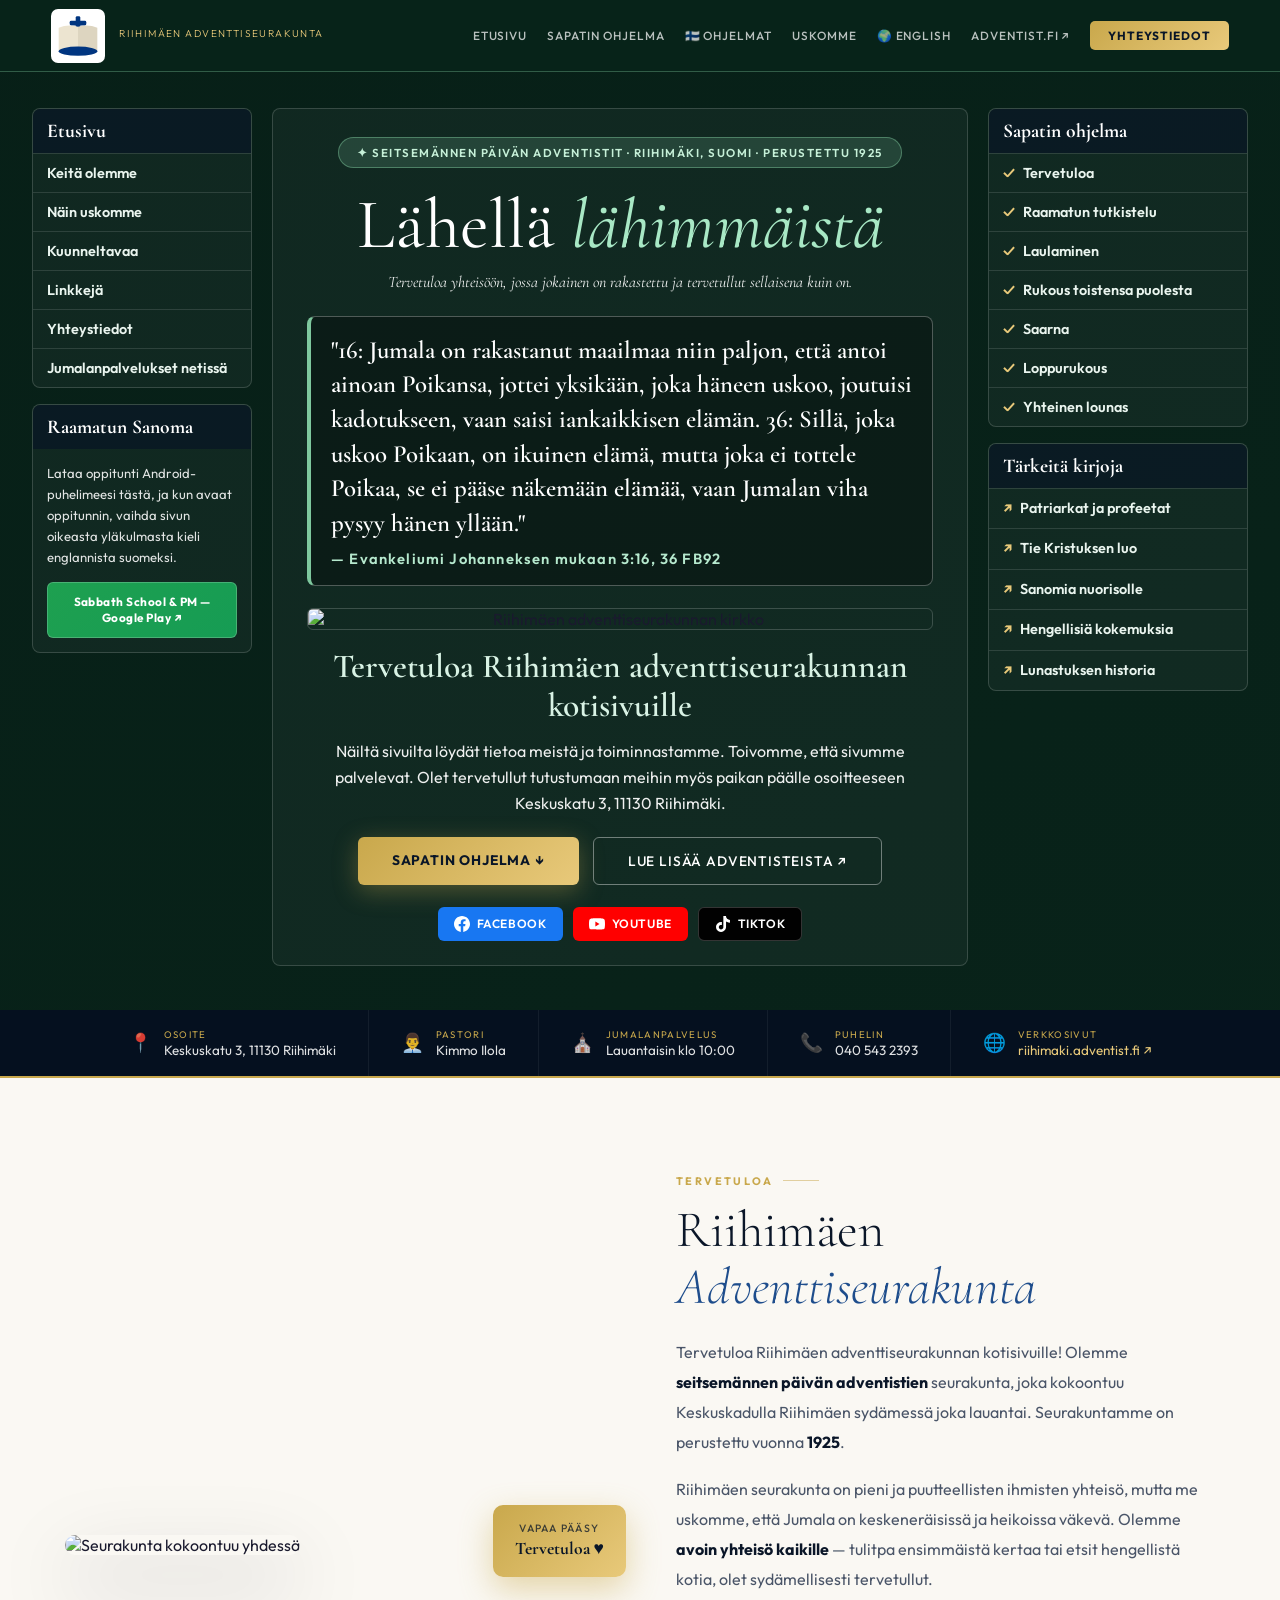
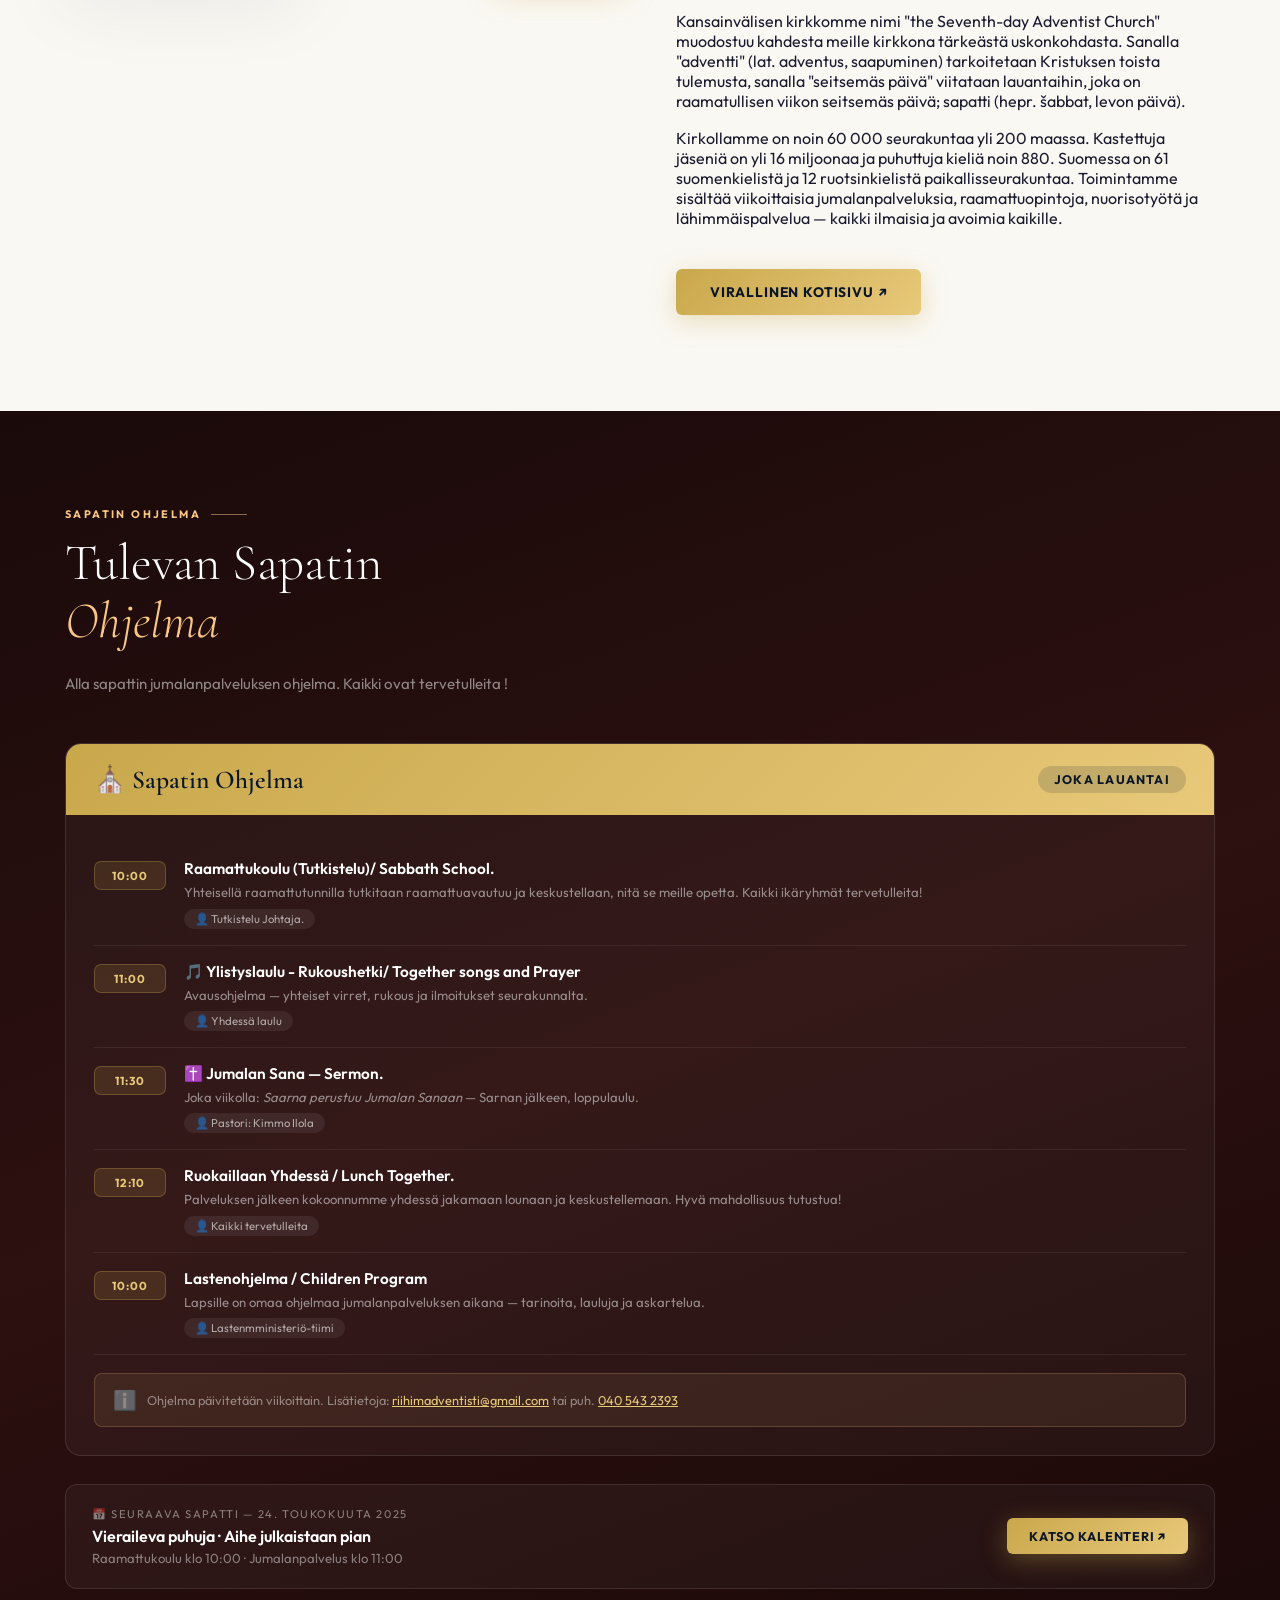
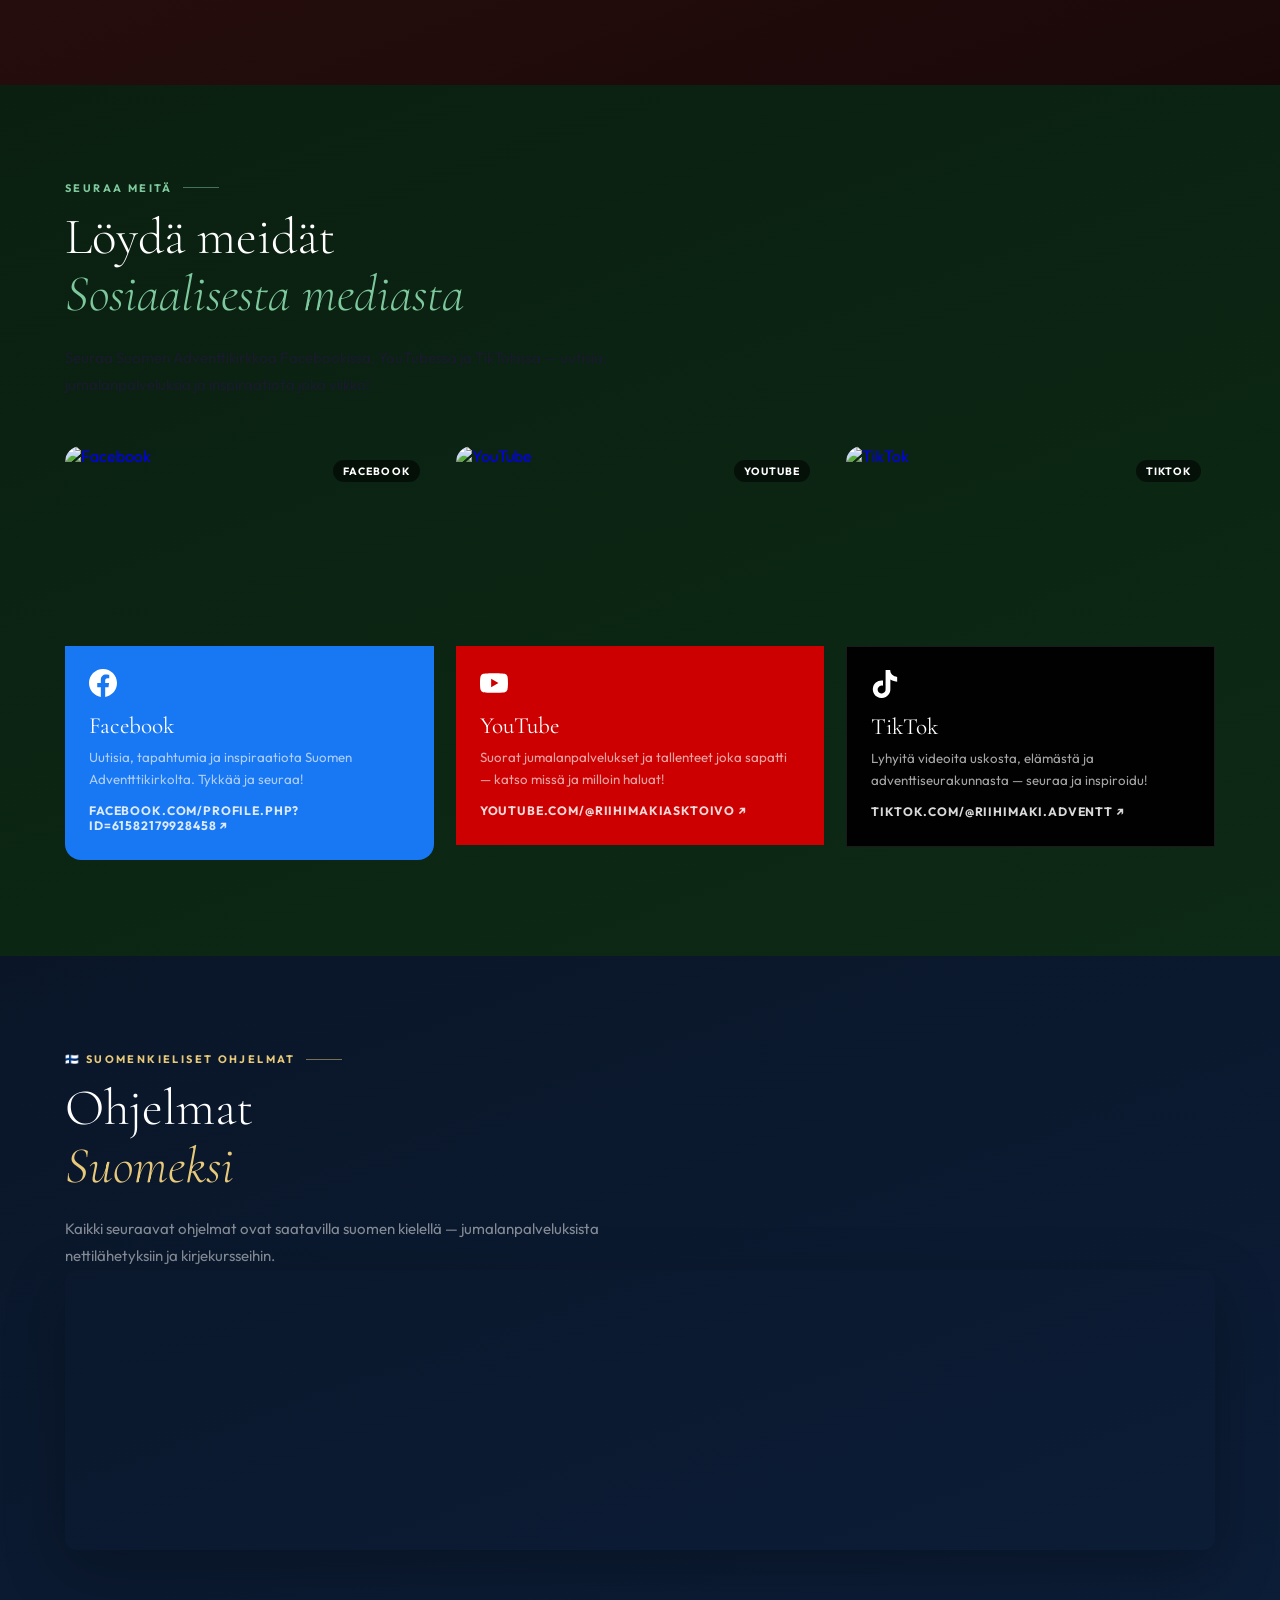
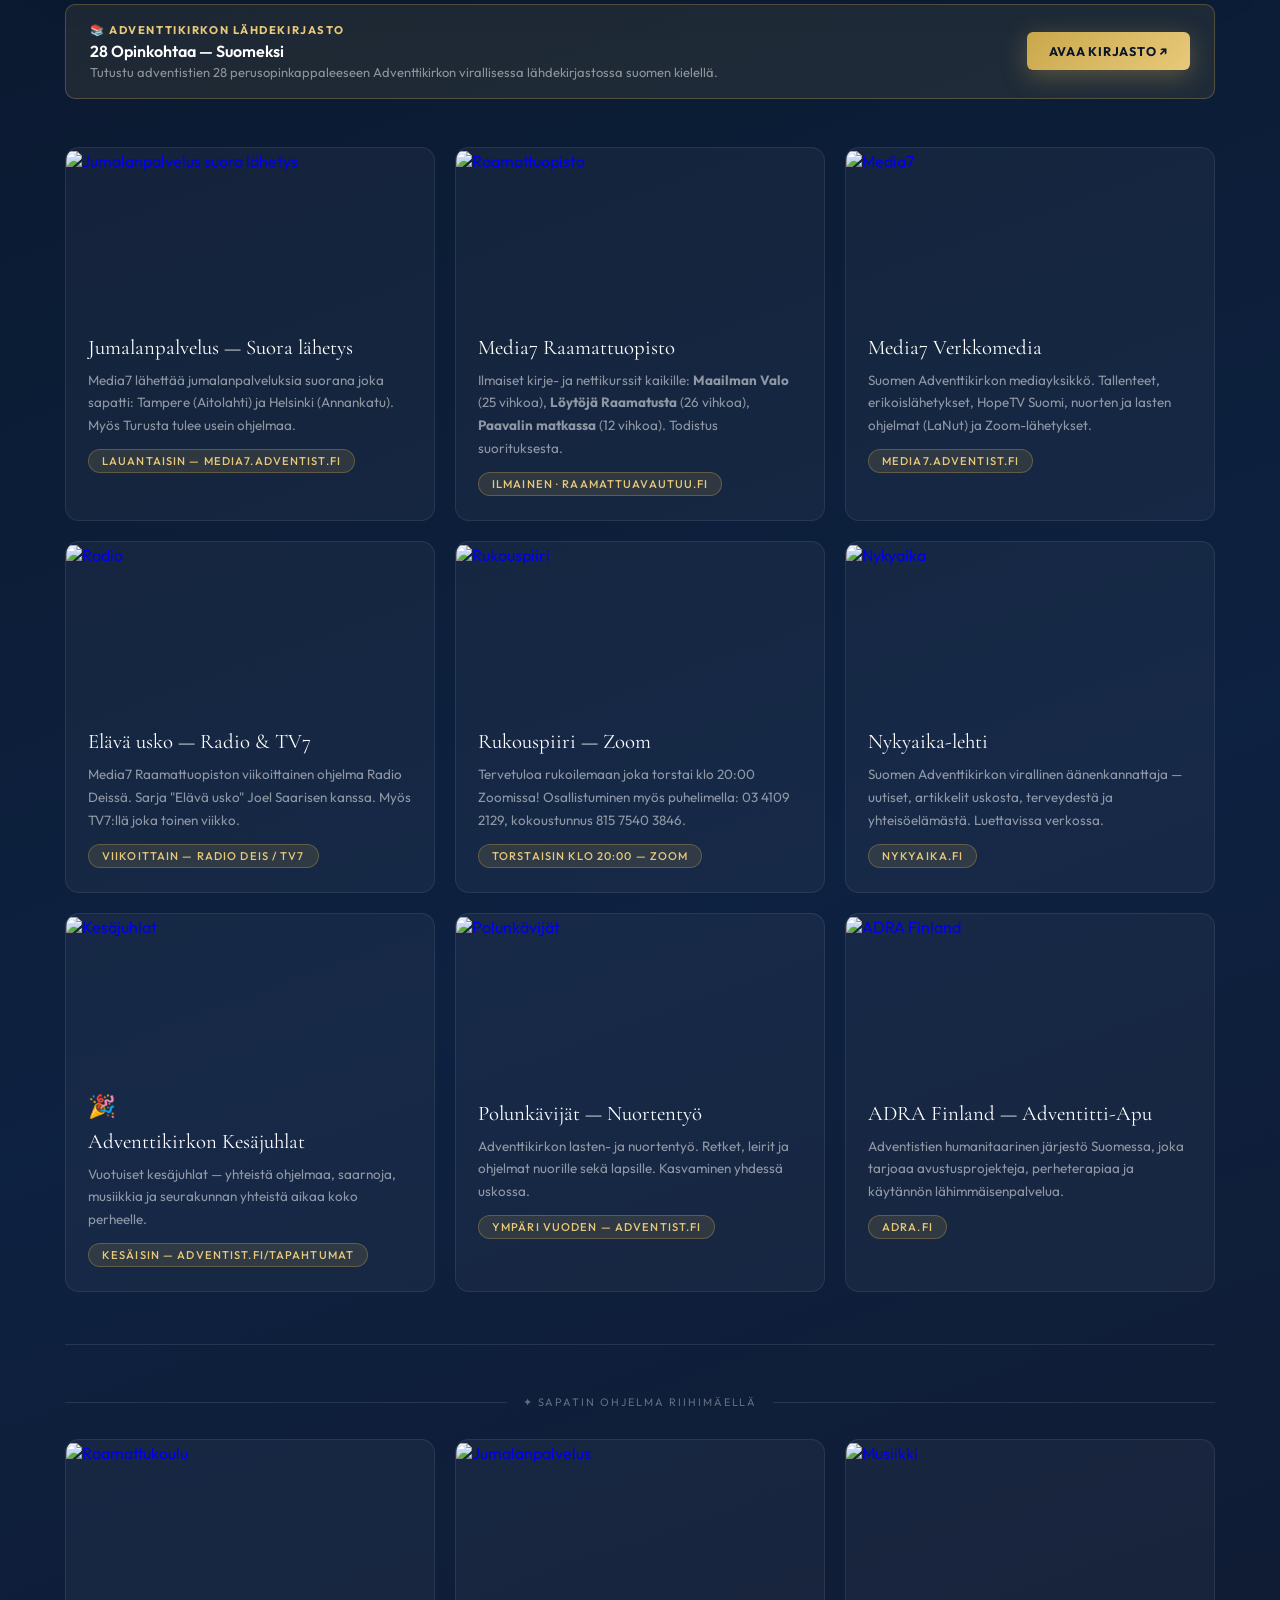
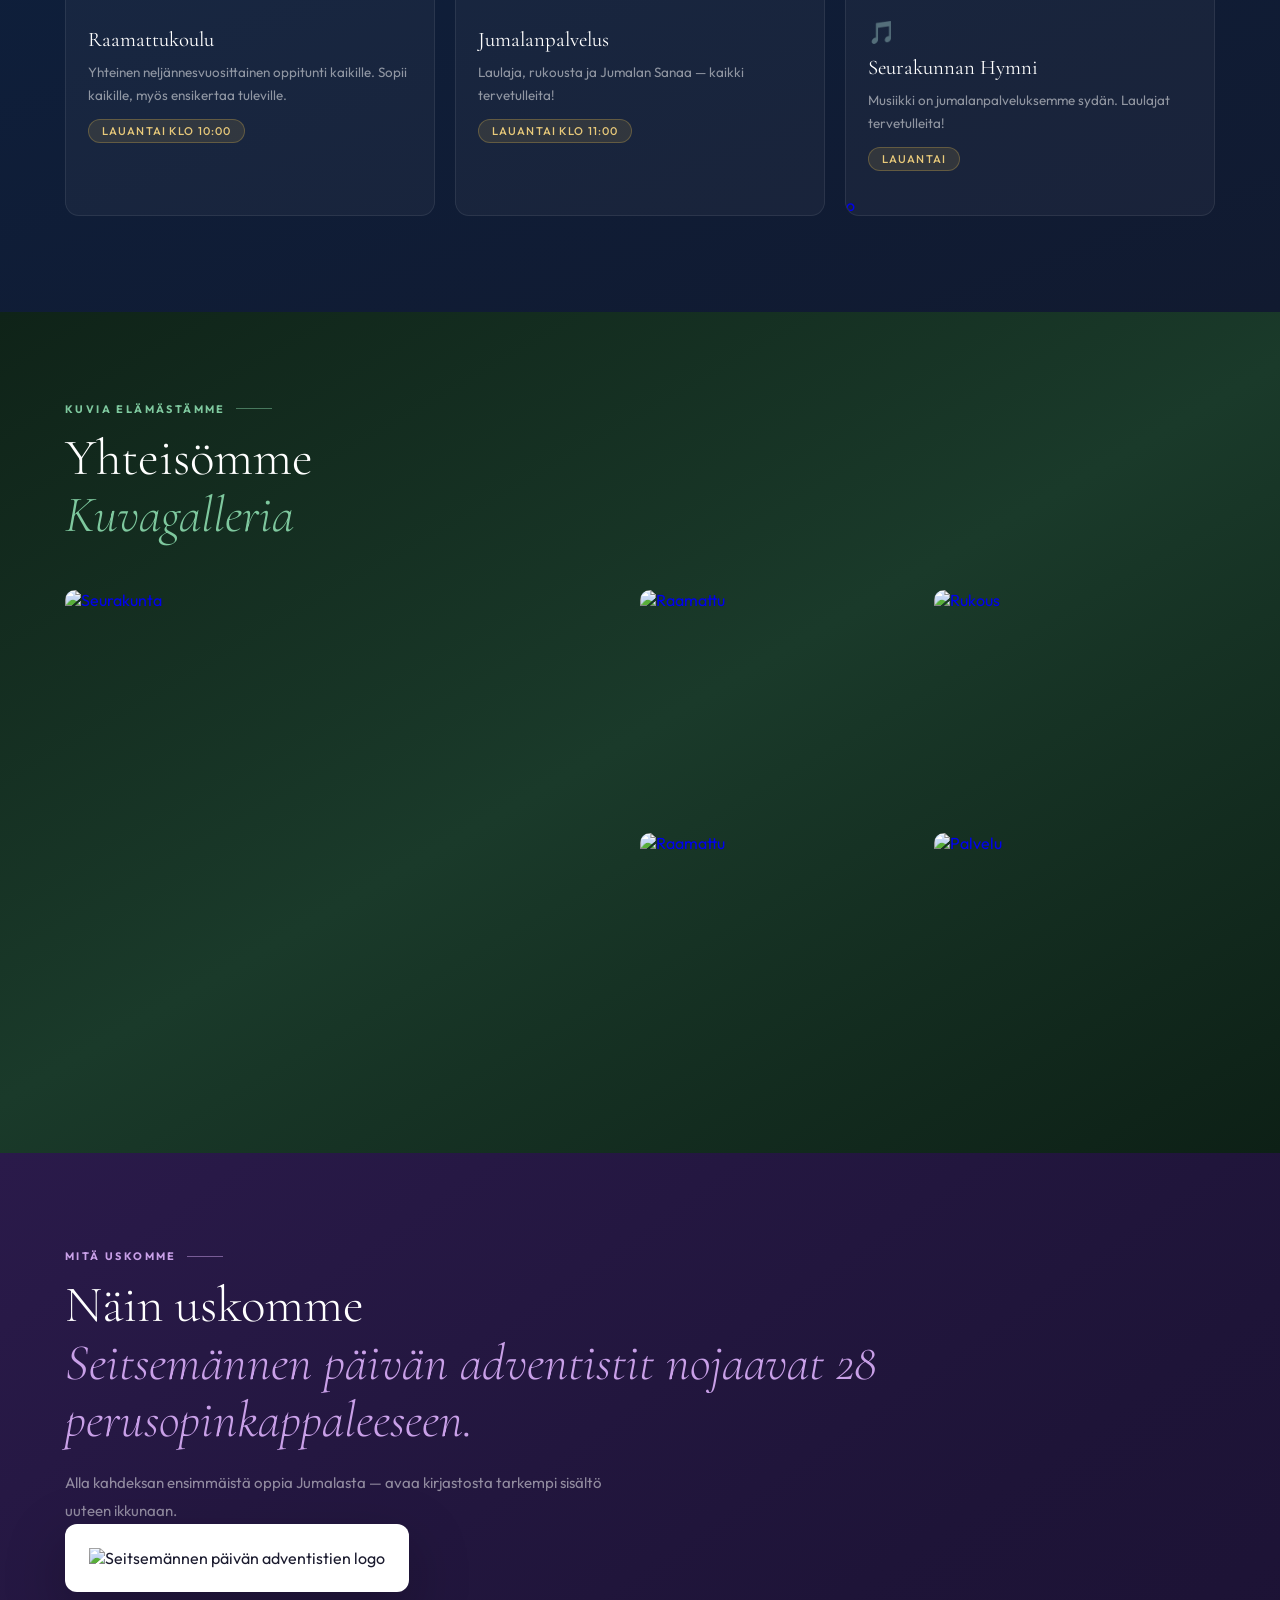
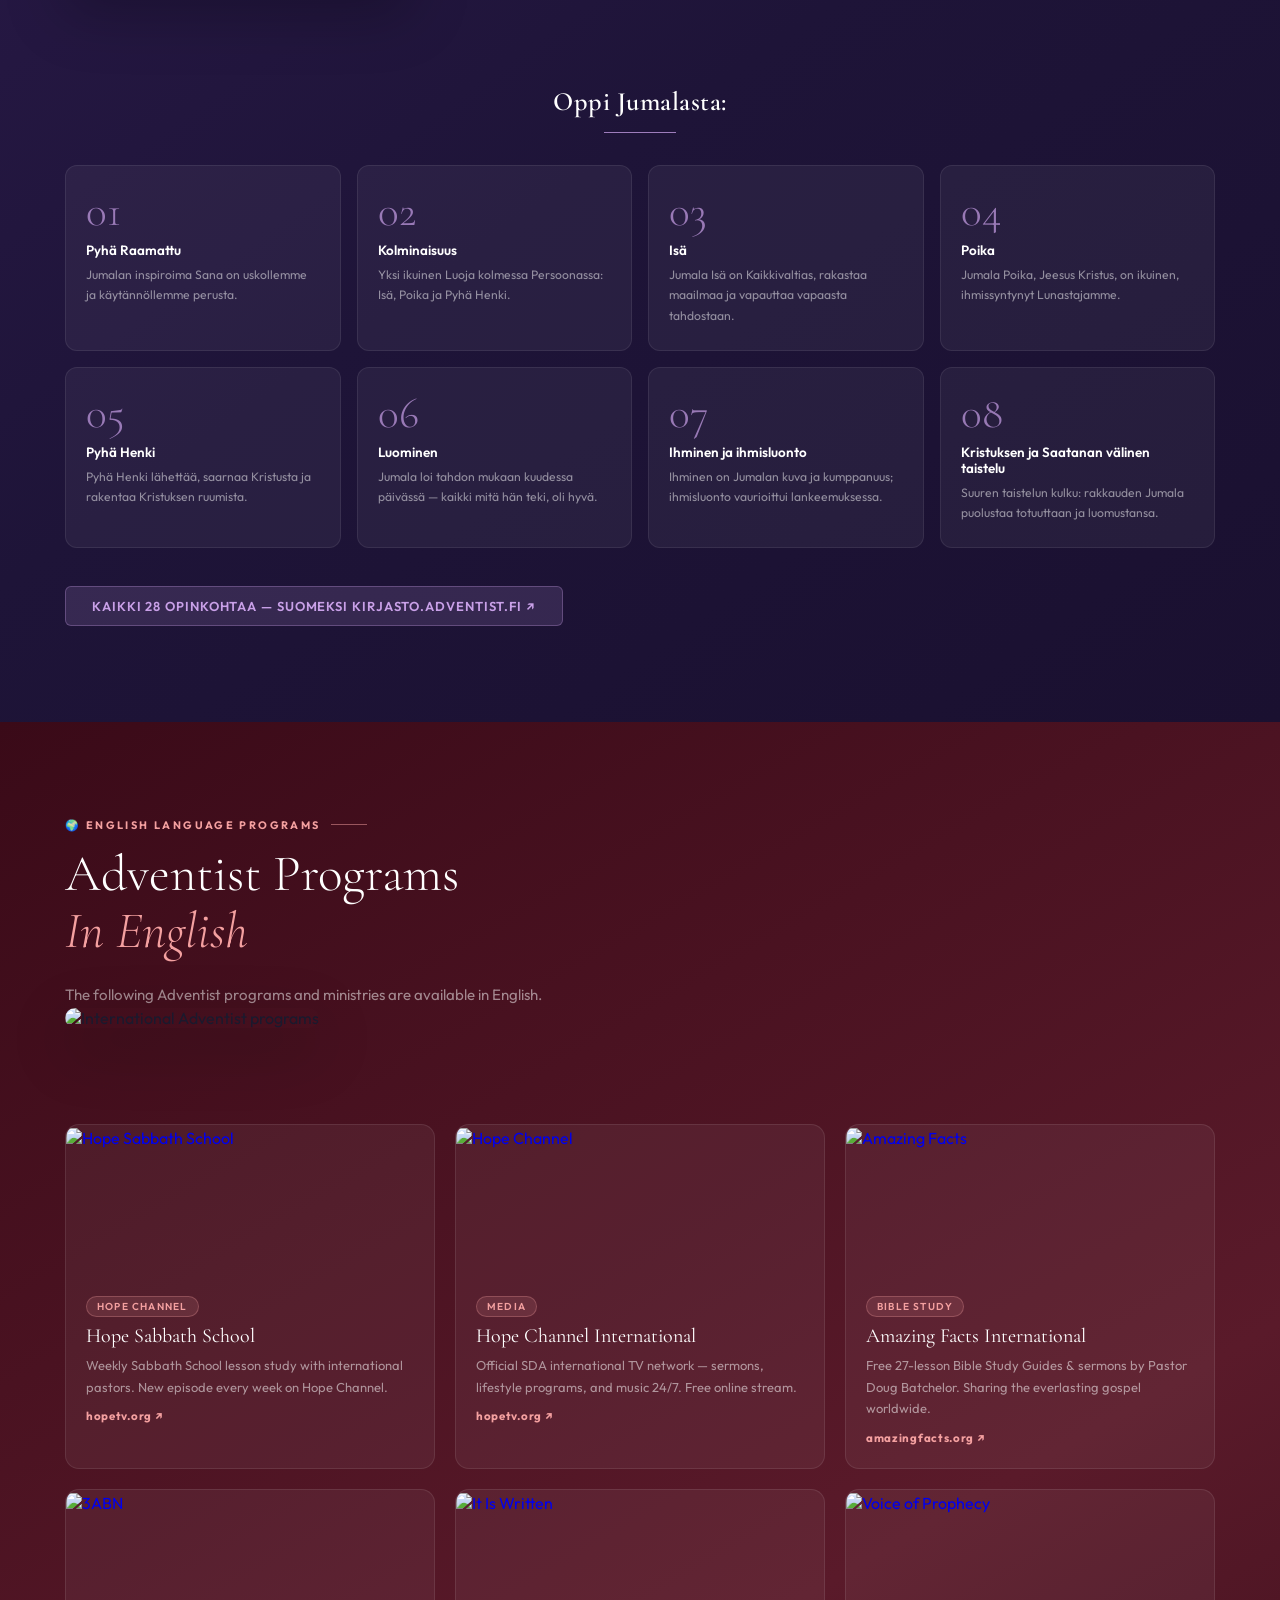
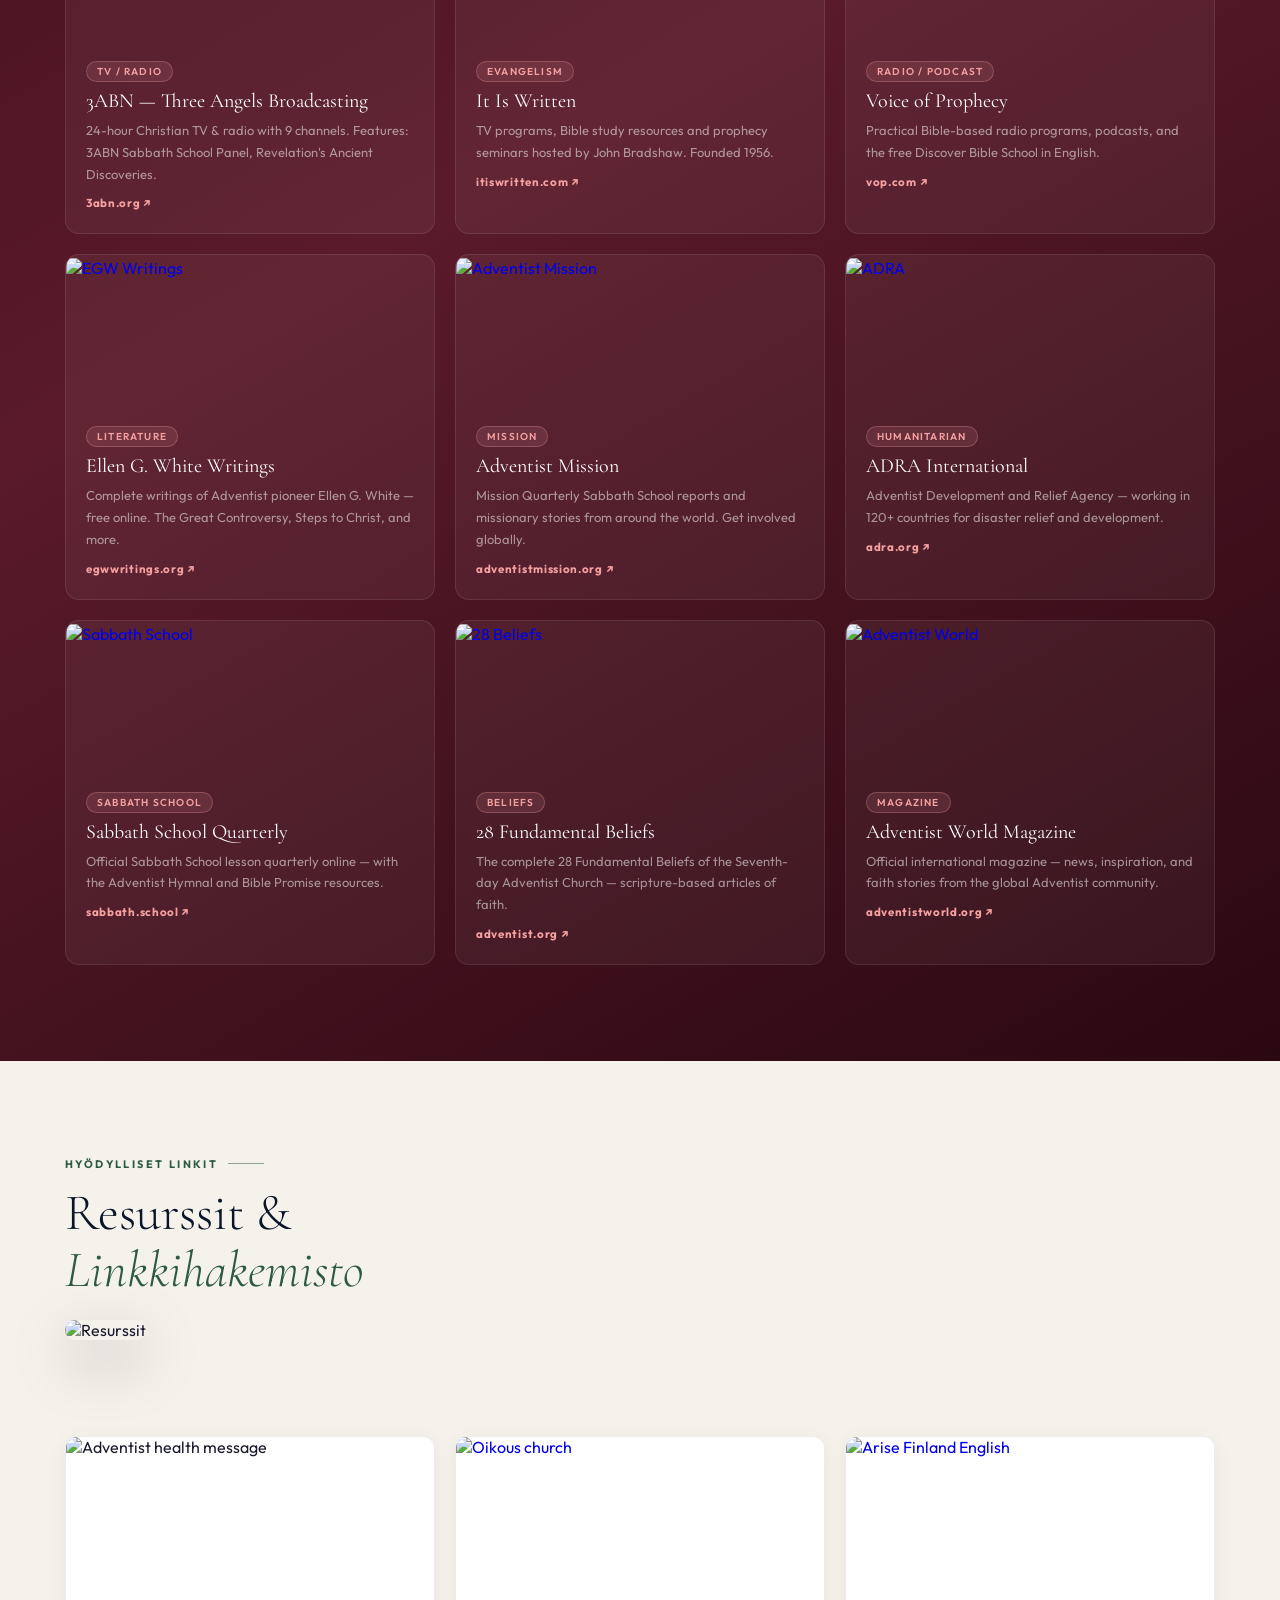
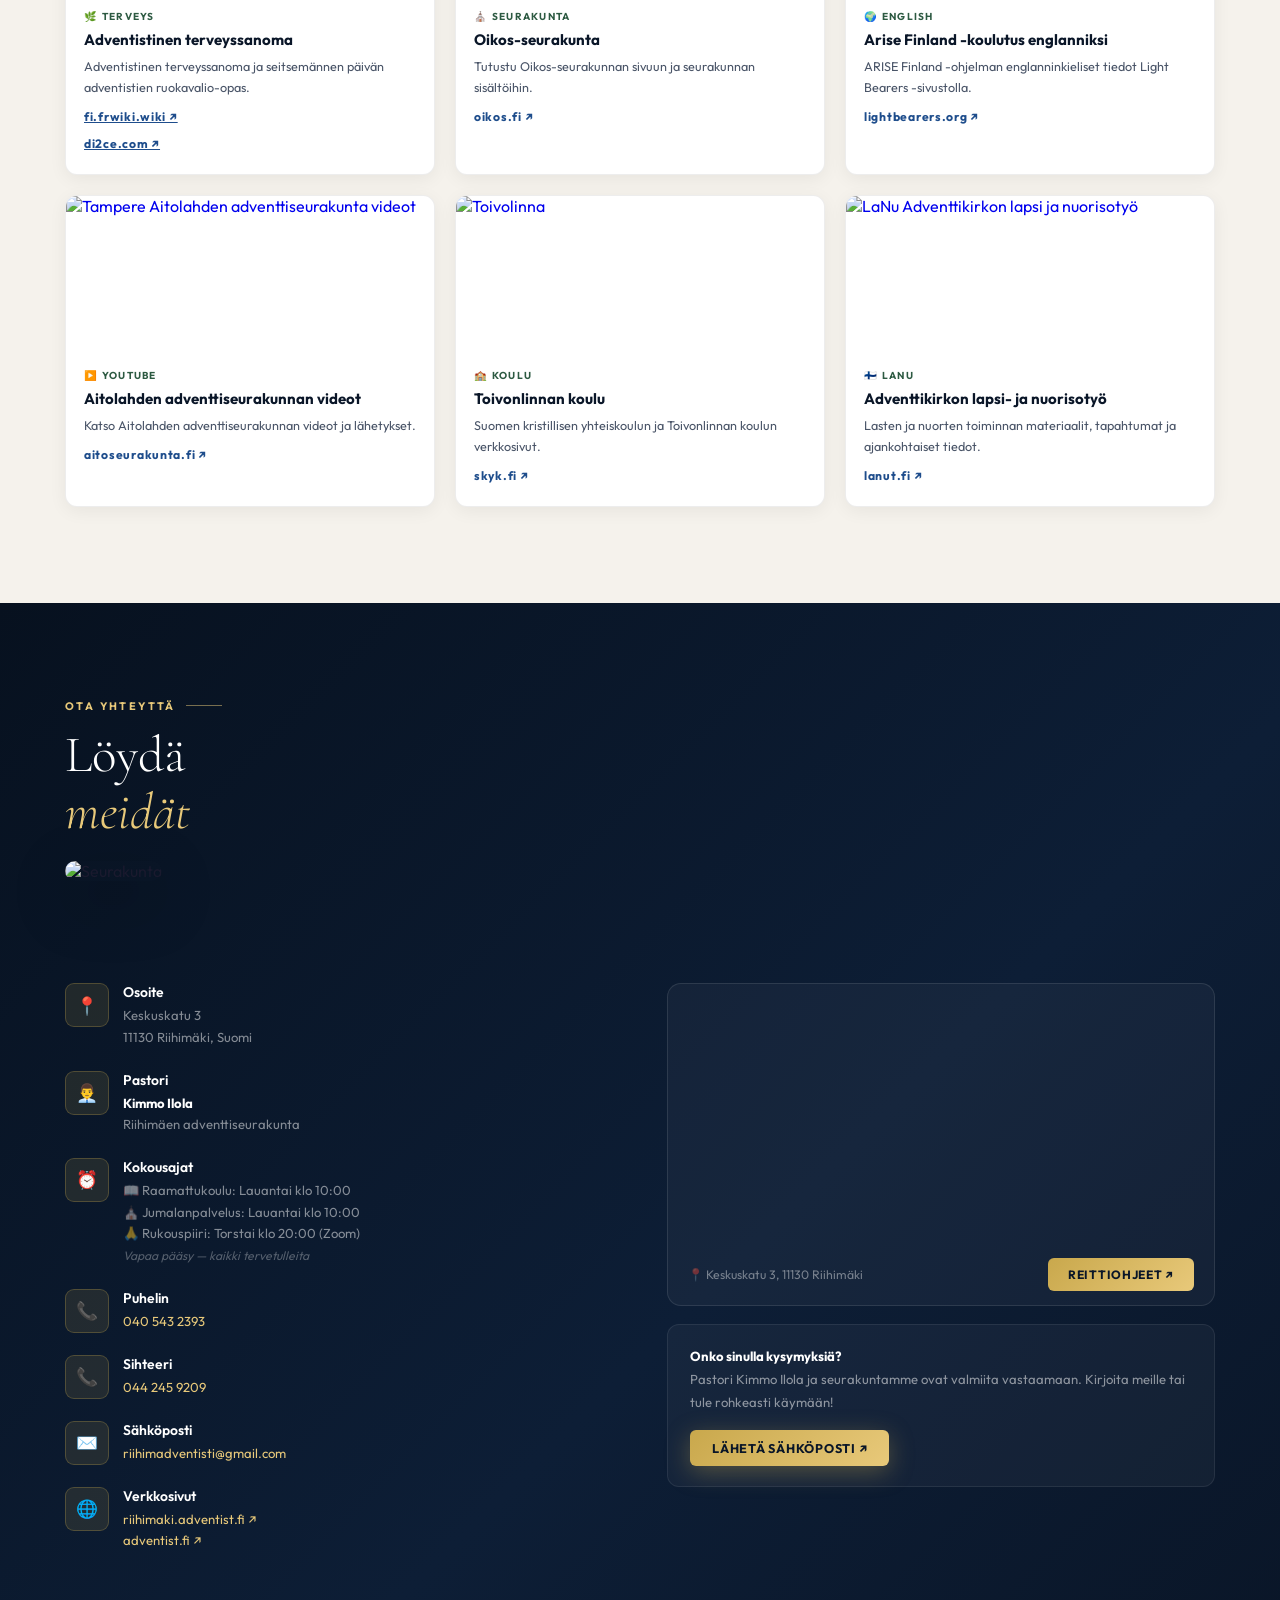
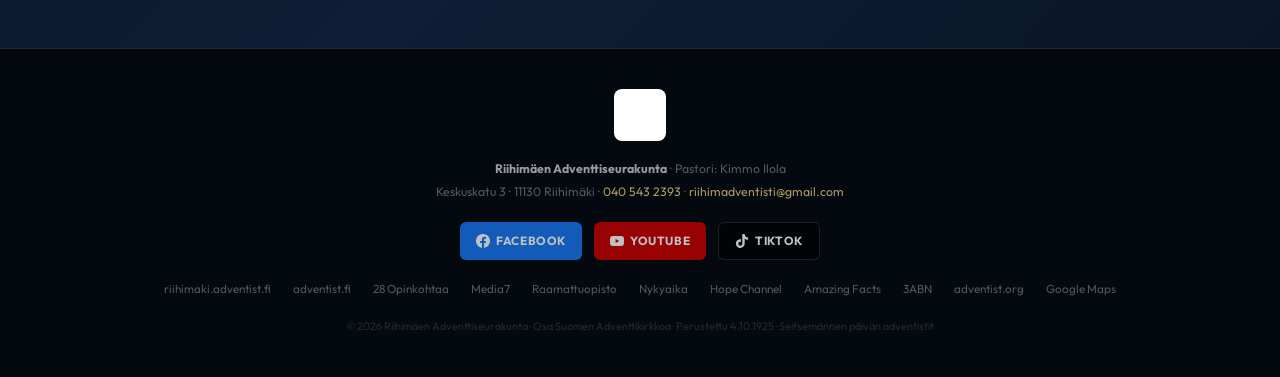
==== commit f4d3732c: "Update Riihimaki.html" ====
--- a/Riihimaki.html
+++ b/Riihimaki.html
@@ -332,8 +332,8 @@
       <img src="https://riihimaki.adventist.fi/uploaded_assets/2405686-logoo.png?thumbnail=medium&1778446326" alt="SDA Logo" onerror="this.style.display='none';this.parentNode.innerHTML='<svg viewBox=\'0 0 100 100\' width=\'46\' height=\'46\'><rect x=\'45\' y=\'7\' width=\'10\' height=\'36\' rx=\'3\' fill=\'#003580\'/><rect x=\'32\' y=\'17\' width=\'36\' height=\'10\' rx=\'3\' fill=\'#003580\'/><path d=\'M8 32 Q28 24 50 30 L50 83 Q30 76 8 83Z\' fill=\'#ece4d0\'/><path d=\'M92 32 Q72 24 50 30 L50 83 Q70 76 92 83Z\' fill=\'#ddd5c0\'/><ellipse cx=\'50\' cy=\'83\' rx=\'42\' ry=\'10\' fill=\'#003580\'/></svg>'">
     </div>
     <div class="nav-title">
-      <span>Seitsemännen päivän adventti</span>
-      Riihimäen Seurakunta
+      <span>Riihimäen AdventtiSeurakunta</span>
+      
     </div>
   </div>
   <div class="nav-links">
@@ -469,7 +469,7 @@
   <div class="container">
     <div class="slabel"> Sapatin ohjelma</div>
     <h2 class="stitle">Tulevan Sapatin<br><em>Ohjelma</em></h2>
-    <p class="sdesc">Tässä on tuleva sapattimme ohjelma. Kaikki ovat tervetulleita — vapaa pääsy!</p>
+    <p class="sdesc">Alla sapattin jumalanpalveluksen ohjelma. Kaikki ovat tervetulleita !</p>
 
     <div class="board">
       <!-- BOARD HEADER — edit date here -->
@@ -483,8 +483,8 @@
         <div class="program-row">
           <div class="prog-time-badge">10:00</div>
           <div class="prog-detail">
-            <h4> Raamattukoulu (Tutkistelu)</h4>
-            <p>Yhteinen raamatuntutkistelu kaikille — tällä viikolla: neljännesvuosittainen oppitunti. Kaikki ikäryhmät tervetulleita!</p>
+            <h4> Raamattukoulu (Tutkistelu)/ Sabbath School.</h4>
+            <p>Yhteisellä raamattutunnilla tutkitaan raamattuavautuu ja keskustellaan, nitä se meille opetta. Kaikki ikäryhmät tervetulleita!</p>
             <span class="prog-leader">👤 Tutkistelu Johtaja.</span>
           </div>
         </div>
@@ -493,7 +493,7 @@
         <div class="program-row">
           <div class="prog-time-badge">11:00</div>
           <div class="prog-detail">
-            <h4>🎵 Ylistyslaulu ; Rukoushetki</h4>
+            <h4>🎵 Ylistyslaulu - Rukoushetki/ Together songs and Prayer</h4>
             <p>Avausohjelma — yhteiset virret, rukous ja ilmoitukset seurakunnalta.</p>
             <span class="prog-leader">👤 Yhdessä laulu</span>
           </div>
@@ -503,8 +503,8 @@
         <div class="program-row">
           <div class="prog-time-badge">11:30</div>
           <div class="prog-detail">
-            <h4>✝️ Saarna — Pastori Kimmo Ilola tai Muut Johtaja.</h4>
-            <p>Joka viikolla: <em>Saarna perustuu Raanattuun, Jumalan Sanaan</em> — Sarna jälkeen laulamaan loppu laulu.</p>
+            <h4>✝️ Jumalan Sana — Sermon.</h4>
+            <p>Joka viikolla: <em>Saarna perustuu Jumalan Sanaan</em> — Sarnan jälkeen, loppulaulu.</p>
             <span class="prog-leader">👤 Pastori: Kimmo Ilola</span>
           </div>
         </div>
@@ -513,8 +513,8 @@
         <div class="program-row">
           <div class="prog-time-badge">12:10</div>
           <div class="prog-detail">
-            <h4> Yhteinen aika and Lounas</h4>
-            <p>Palveluksen jälkeen kokoonnumme yhdessä jakamaan lounaan ja käymään Hyvä keskustelua. Hyvä mahdollisuus tutustua!</p>
+            <h4> Ruokaillaan Yhdessä / Lunch Together.</h4>
+            <p>Palveluksen jälkeen kokoonnumme yhdessä jakamaan lounaan ja keskustellemaan. Hyvä mahdollisuus tutustua!</p>
             <span class="prog-leader">👤 Kaikki tervetulleita</span>
           </div>
         </div>
@@ -523,8 +523,8 @@
         <div class="program-row">
           <div class="prog-time-badge">10:00</div>
           <div class="prog-detail">
-            <h4> Lastenohjelma </h4>
-            <p>Lapsille on oma erityinen ohjelma jumalanpalveluksen aikana — tarinoita, lauluja ja askartelua.</p>
+            <h4> Lastenohjelma / Children Program </h4>
+            <p>Lapsille on omaa ohjelmaa jumalanpalveluksen aikana — tarinoita, lauluja ja askartelua.</p>
             <span class="prog-leader">👤 Lastenmministeriö-tiimi</span>
           </div>
         </div>
@@ -742,8 +742,8 @@
         <img class="prog-card-img" src="https://riihimaki.adventist.fi/uploaded_assets/2405682-secd_coming.jpg?thumbnail=medium&1778446322" alt="Jumalanpalvelus" loading="lazy">
         <div class="prog-card-body">
           <span class="prog-icon"></span>
-          <h3>Jumalanpalvelus — Pastori Kimmo</h3>
-          <p>Laulu ja yhteinen rukous sitten Saarna. Lastenohjelma erikseen. Vapaa pääsy — kaikki tervetulleita!</p>
+          <h3>Jumalanpalvelus </h3>
+          <p>Laulaja, rukousta ja Jumalan Sanaa — kaikki tervetulleita!</p>
           <span class="prog-time">Lauantai klo 11:00</span>
         </div>
       </a>
@@ -795,9 +795,9 @@
 <section id="beliefs" class="beliefs-section">
   <div class="container">
     <div class="slabel">Mitä uskomme</div>
-    <h2 class="stitle">Keskeisiä<br><em>Uskomuksiamme</em></h2>
-    <p class="sdesc">Seitsemännen päivän adventistit nojaavat 28 perusopinkappaleeseen. Alla kahdeksan ensimmäistä oppia Jumalasta — avaa kirjastosta tarkempi sisältö uuteen ikkunaan.</p>
-    <img class="section-img" src="https://riihimaki.adventist.fi/uploaded_assets/2405687-logo_sda.jpg" alt="Seitsemännen päivän adventistien logo" loading="lazy" decoding="async" style="object-fit:contain;background:#fff;padding:24px">
+    <h2 class="stitle">Näin uskomme<br><em>Seitsemännen päivän adventistit nojaavat 28 perusopinkappaleeseen.</em></h2>
+    <p class="sdesc"> Alla kahdeksan ensimmäistä oppia Jumalasta — avaa kirjastosta tarkempi sisältö uuteen ikkunaan.</p>
+    <img class="section-img" src="https://riihimaki.adventist.fi/uploaded_assets/2405687-logo_sda.jpg" alt="Seitsemännen päivän adventistien logo" loading="lazy" decoding="async" style="object-fit:contain;background:#fff;padding:24px">
     <h3 class="b-cluster">Oppi Jumalasta:</h3>
     <div class="b-grid">
       <a class="b-card" href="https://kirjasto.adventist.fi/28-opinkohtaa-raamattu" target="_blank" rel="noopener"><div class="b-num">01</div><h4>Pyhä Raamattu</h4><p>Jumalan inspiroima Sana on uskollemme ja käytännöllemme perusta.</p></a>
